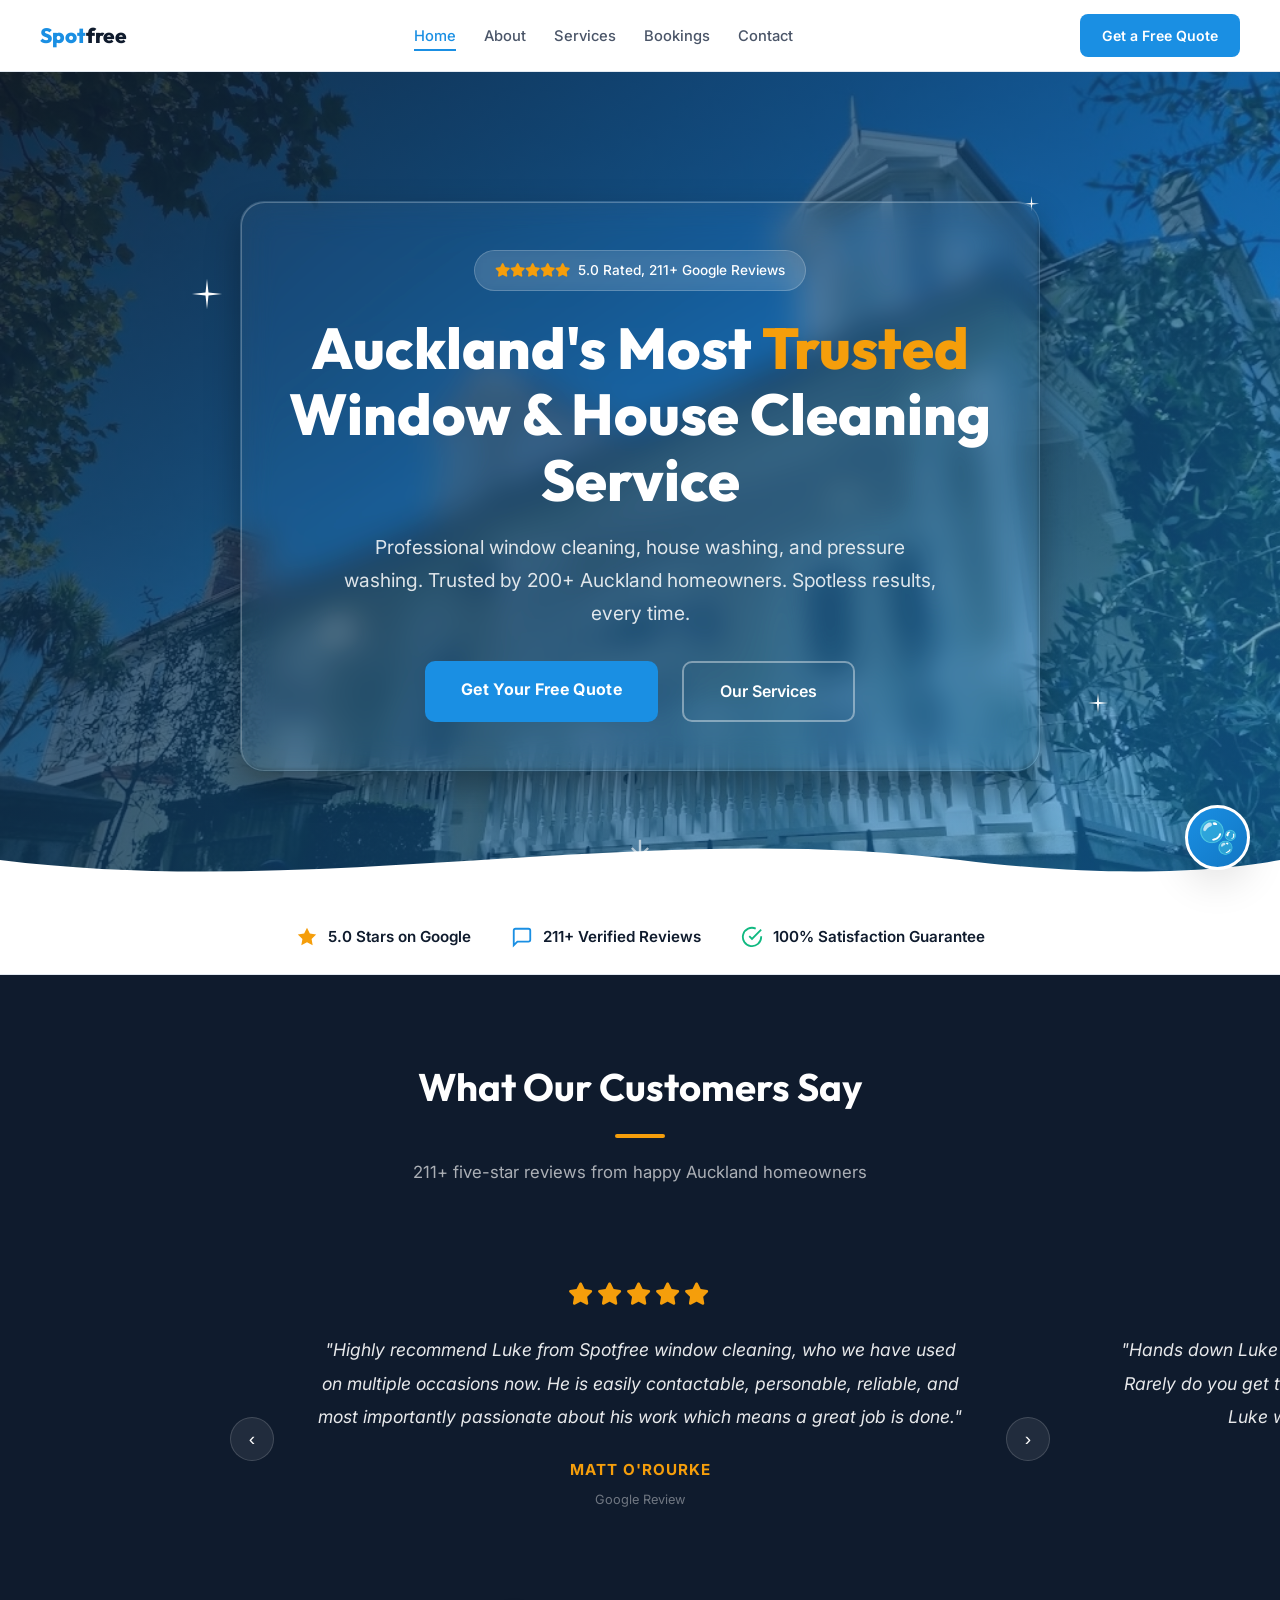
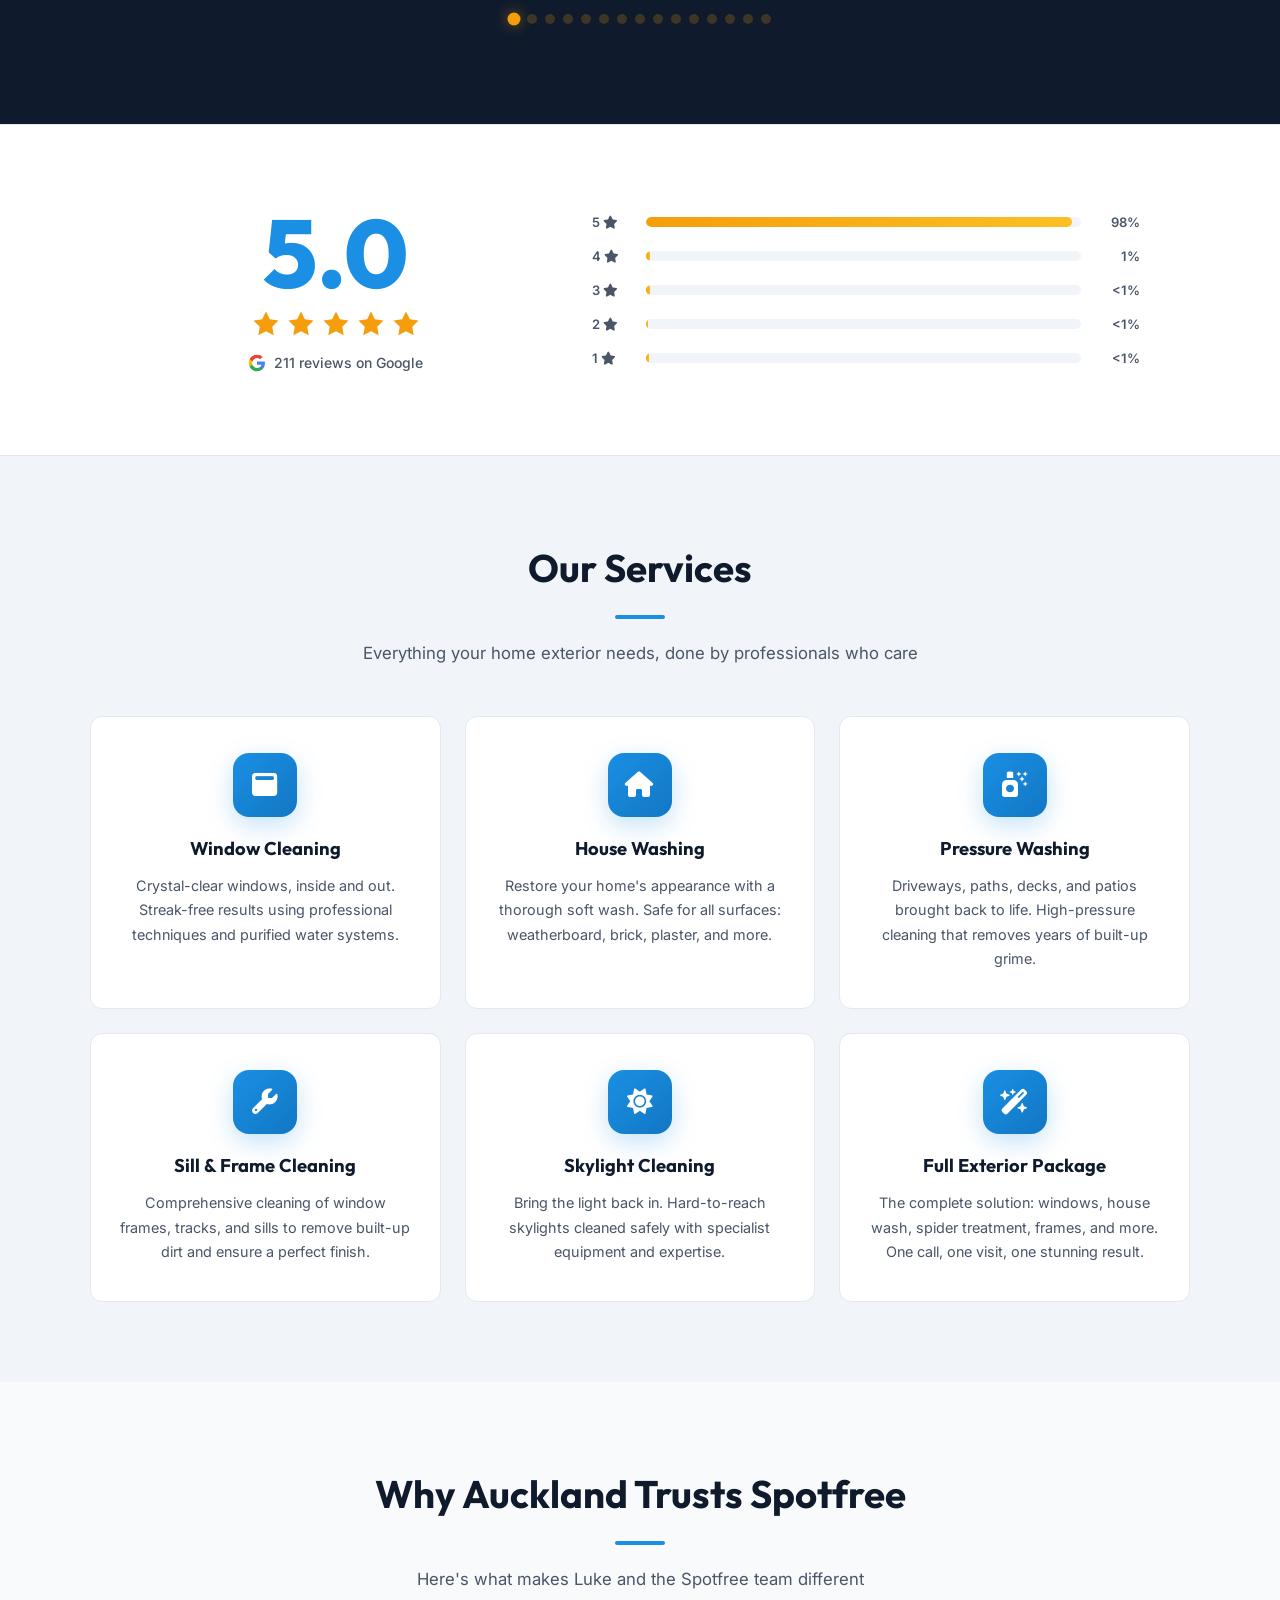
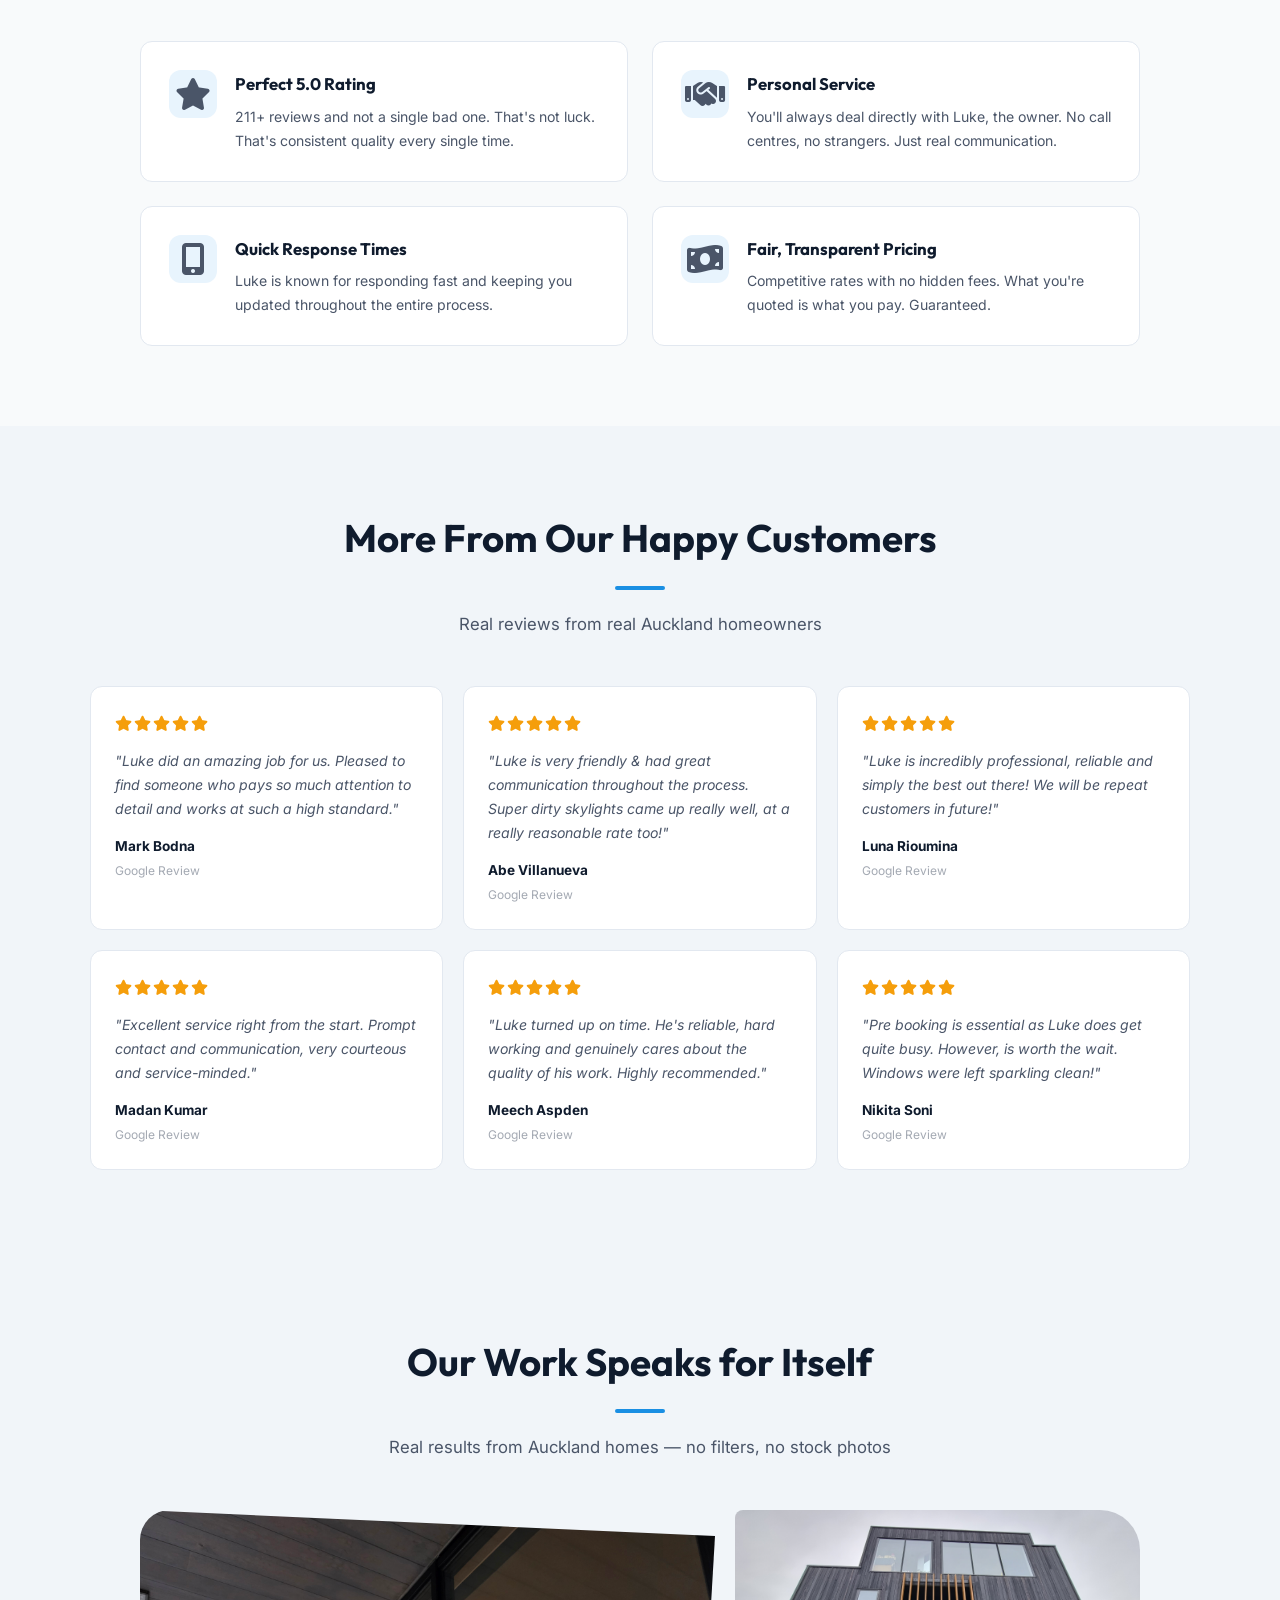
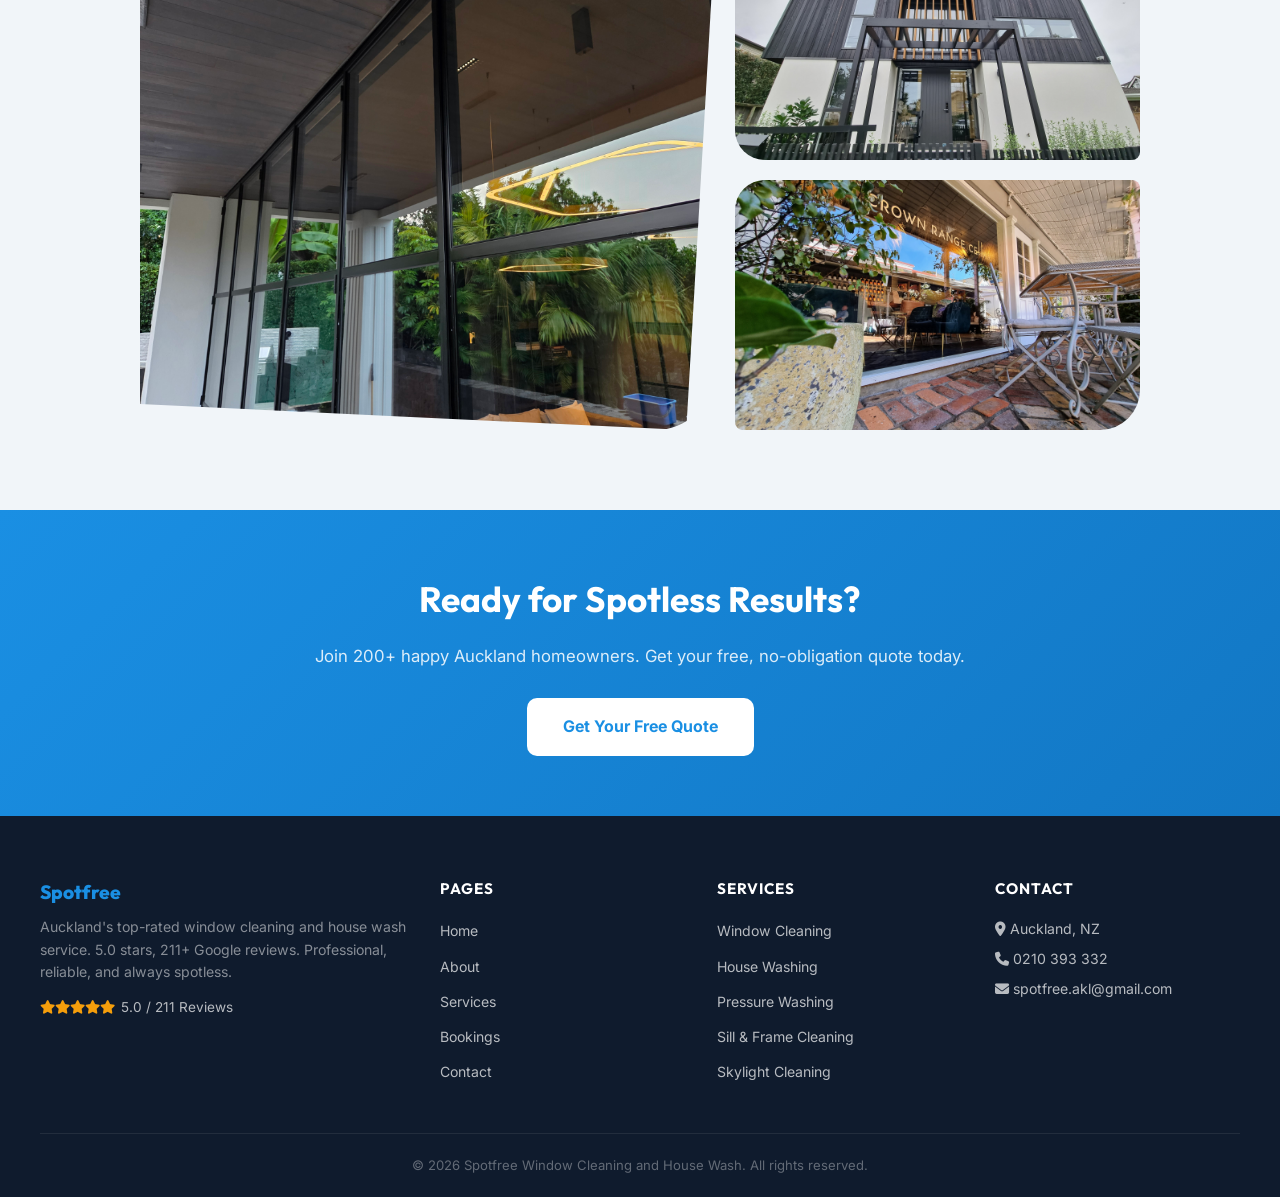
==== index.html @ b1c80ca0 "Initial commit of Spotfree 2.0" ====
<!DOCTYPE html>
<html lang="en">

<head>
    <meta charset="UTF-8">
    <meta name="viewport" content="width=device-width, initial-scale=1.0">
    <meta name="description"
        content="Spotfree Window Cleaning and House Wash. Auckland's top-rated exterior cleaning service. 5.0 stars, 211+ Google reviews. Window cleaning, house washing, pressure washing.">
    <title>Home | Spotfree Window Cleaning &amp; House Wash, Auckland</title>
    <link rel="preconnect" href="https://fonts.googleapis.com">
    <link rel="preconnect" href="https://fonts.gstatic.com" crossorigin>
    <link
        href="https://fonts.googleapis.com/css2?family=Inter:wght@300;400;500;600;700&family=Outfit:wght@400;600;700;800&display=swap"
        rel="stylesheet">
    <style>
        /* ═══════════════ DESIGN TOKENS ═══════════════ */
        :root {
            --color-bg: #f8fafb;
            --color-dark: #0f1b2d;
            --color-accent: #1a8fe3;
            --color-accent-dark: #1277c4;
            --color-accent-light: #e8f4fd;
            --color-text: #4a5568;
            --color-heading: #0f1b2d;
            --color-white: #ffffff;
            --color-gold: #f59e0b;
            --color-gold-light: #fef3c7;
            --color-border: #e2e8f0;
            --color-card: #ffffff;
            --color-section-alt: #f1f5f9;
            --font-heading: 'Outfit', sans-serif;
            --font-body: 'Inter', sans-serif;
            --shadow-sm: 0 1px 3px rgba(0, 0, 0, 0.08);
            --shadow-md: 0 4px 16px rgba(0, 0, 0, 0.1);
            --shadow-lg: 0 12px 40px rgba(0, 0, 0, 0.12);
            --radius: 12px;
        }

        *,
        *::before,
        *::after {
            margin: 0;
            padding: 0;
            box-sizing: border-box;
        }

        html {
            scroll-behavior: smooth;
        }

        body {
            background: var(--color-bg);
            color: var(--color-text);
            font-family: var(--font-body);
            line-height: 1.7;
        }

        a {
            text-decoration: none;
            color: inherit;
        }

        img {
            max-width: 100%;
            display: block;
        }

        /* ═══════════════ SCROLL ANIMATIONS ═══════════════ */
        .fade-in {
            opacity: 0;
            transform: translateY(30px);
            transition: opacity 0.7s ease, transform 0.7s ease;
        }

        .fade-in.visible {
            opacity: 1;
            transform: translateY(0);
        }

        .fade-in-left {
            opacity: 0;
            transform: translateX(-40px);
            transition: opacity 0.7s ease, transform 0.7s ease;
        }

        .fade-in-left.visible {
            opacity: 1;
            transform: translateX(0);
        }

        .fade-in-right {
            opacity: 0;
            transform: translateX(40px);
            transition: opacity 0.7s ease, transform 0.7s ease;
        }

        .fade-in-right.visible {
            opacity: 1;
            transform: translateX(0);
        }

        .scale-in {
            opacity: 0;
            transform: scale(0.92);
            transition: opacity 0.6s ease, transform 0.6s ease;
        }

        .scale-in.visible {
            opacity: 1;
            transform: scale(1);
        }

        /* ═══════════════ HEADER ═══════════════ */
        .site-header {
            position: sticky;
            top: 0;
            z-index: 1000;
            background: rgba(255, 255, 255, 0.95);
            backdrop-filter: blur(12px);
            height: 72px;
            display: flex;
            align-items: center;
            justify-content: space-between;
            padding: 0 40px;
            border-bottom: 1px solid var(--color-border);
        }

        .logo {
            font-family: var(--font-heading);
            color: var(--color-accent);
            font-size: 1.3rem;
            font-weight: 800;
            white-space: nowrap;
        }

        .logo span {
            color: var(--color-heading);
        }

        .nav-links {
            display: flex;
            align-items: center;
            gap: 28px;
            list-style: none;
        }

        .nav-links a {
            font-size: 0.92rem;
            font-weight: 500;
            color: var(--color-text);
            padding-bottom: 4px;
            border-bottom: 2px solid transparent;
            transition: all 0.3s ease;
        }

        .nav-links a:hover,
        .nav-links a.active {
            color: var(--color-accent);
            border-bottom-color: var(--color-accent);
        }

        .header-cta {
            background: var(--color-accent);
            color: var(--color-white);
            font-family: var(--font-body);
            font-weight: 600;
            font-size: 0.88rem;
            padding: 10px 22px;
            border: none;
            border-radius: 8px;
            cursor: pointer;
            transition: all 0.3s ease;
        }

        .header-cta:hover {
            background: var(--color-accent-dark);
            transform: translateY(-1px);
            box-shadow: var(--shadow-md);
        }

        .hamburger {
            display: none;
            background: none;
            border: none;
            color: var(--color-accent);
            font-size: 1.8rem;
            cursor: pointer;
            line-height: 1;
        }

        /* ═══════════════ MOBILE NAV ═══════════════ */
        .mobile-nav {
            display: none;
            position: fixed;
            top: 72px;
            left: 0;
            right: 0;
            bottom: 0;
            background: var(--color-white);
            z-index: 999;
            flex-direction: column;
            align-items: center;
            justify-content: flex-start;
            overflow: hidden;
            max-height: 0;
            transition: max-height 0.4s ease;
        }

        .mobile-nav.open {
            max-height: calc(100vh - 72px);
        }

        .mobile-nav a {
            display: block;
            width: 100%;
            text-align: center;
            padding: 18px 16px;
            font-size: 1.1rem;
            color: var(--color-text);
            border-bottom: 1px solid var(--color-border);
            transition: all 0.3s ease;
        }

        .mobile-nav a:hover,
        .mobile-nav a.active {
            color: var(--color-accent);
            background: var(--color-accent-light);
        }

        .mobile-nav .mobile-cta {
            display: block;
            width: calc(100% - 32px);
            margin: 20px 16px;
            background: var(--color-accent);
            color: var(--color-white);
            text-align: center;
            padding: 14px;
            font-weight: 700;
            border-radius: 8px;
        }

        @media (max-width: 768px) {

            .nav-links,
            .header-cta {
                display: none !important;
            }

            .hamburger {
                display: block;
            }

            .mobile-nav {
                display: flex;
            }

            .site-header {
                padding: 0 20px;
            }
        }

        /* ═══════════════ HERO ═══════════════ */
        .hero {
            position: relative;
            min-height: 92vh;
            display: flex;
            align-items: center;
            justify-content: center;
            text-align: center;
            background: var(--color-dark);
            overflow: hidden;
        }

        .hero-bg {
            position: absolute;
            inset: 0;
            background-image: url('images/real_exterior_01.jpg');
            background-size: cover;
            background-position: center;
        }

        .hero-overlay {
            position: absolute;
            inset: 0;
            background: linear-gradient(135deg, rgba(15, 27, 45, 0.88) 0%, rgba(26, 143, 227, 0.55) 100%);
        }

        /* hero-content styles moved to glassmorphism section */

        @keyframes heroFadeIn {
            from {
                opacity: 0;
                transform: translateY(25px);
            }

            to {
                opacity: 1;
                transform: translateY(0);
            }
        }

        .hero-badge {
            display: inline-flex;
            align-items: center;
            gap: 8px;
            background: rgba(255, 255, 255, 0.12);
            backdrop-filter: blur(8px);
            border: 1px solid rgba(255, 255, 255, 0.2);
            border-radius: 50px;
            padding: 8px 20px;
            font-size: 0.85rem;
            color: var(--color-white);
            margin-bottom: 24px;
            font-weight: 500;
        }

        .hero-badge .stars {
            color: var(--color-gold);
        }

        .hero h1 {
            font-family: var(--font-heading);
            color: var(--color-white);
            font-size: clamp(2.2rem, 5vw, 3.6rem);
            margin-bottom: 18px;
            line-height: 1.15;
            font-weight: 800;
        }

        .hero h1 .accent {
            color: var(--color-gold);
        }

        .hero p {
            font-size: clamp(1rem, 2vw, 1.2rem);
            color: rgba(255, 255, 255, 0.85);
            margin-bottom: 32px;
            max-width: 600px;
            margin-left: auto;
            margin-right: auto;
        }

        .btn-primary {
            display: inline-block;
            background: var(--color-accent);
            color: var(--color-white);
            font-family: var(--font-body);
            font-weight: 700;
            font-size: 1rem;
            padding: 15px 36px;
            border: none;
            border-radius: 10px;
            cursor: pointer;
            transition: all 0.3s ease;
            letter-spacing: 0.3px;
        }

        .btn-primary:hover {
            background: var(--color-accent-dark);
            transform: translateY(-2px);
            box-shadow: 0 8px 25px rgba(26, 143, 227, 0.35);
        }

        .btn-outline {
            display: inline-block;
            background: transparent;
            color: var(--color-white);
            font-family: var(--font-body);
            font-weight: 600;
            font-size: 1rem;
            padding: 15px 36px;
            border: 2px solid rgba(255, 255, 255, 0.4);
            border-radius: 10px;
            cursor: pointer;
            transition: all 0.3s ease;
            margin-left: 12px;
        }

        .btn-outline:hover {
            background: rgba(255, 255, 255, 0.1);
            border-color: var(--color-white);
        }

        .hero-buttons {
            display: flex;
            gap: 12px;
            justify-content: center;
            flex-wrap: wrap;
        }

        .scroll-indicator {
            position: absolute;
            bottom: 30px;
            left: 50%;
            transform: translateX(-50%);
            z-index: 2;
            animation: bounce 2s infinite;
        }

        .scroll-indicator svg {
            width: 28px;
            height: 28px;
            fill: none;
            stroke: rgba(255, 255, 255, 0.6);
            stroke-width: 2;
        }

        @keyframes bounce {

            0%,
            100% {
                transform: translateX(-50%) translateY(0);
            }

            50% {
                transform: translateX(-50%) translateY(10px);
            }
        }

        /* ═══════════════ TRUST STRIP ═══════════════ */
        .trust-strip {
            background: var(--color-white);
            border-bottom: 1px solid var(--color-border);
            padding: 24px 40px;
        }

        .trust-strip-inner {
            max-width: 900px;
            margin: 0 auto;
            display: flex;
            justify-content: center;
            align-items: center;
            gap: 40px;
            flex-wrap: wrap;
        }

        .trust-item {
            display: flex;
            align-items: center;
            gap: 10px;
            font-size: 0.95rem;
            font-weight: 600;
            color: var(--color-heading);
        }

        .trust-item svg {
            width: 22px;
            height: 22px;
            flex-shrink: 0;
        }

        .trust-item .gold {
            color: var(--color-gold);
        }

        .trust-item .blue {
            color: var(--color-accent);
        }

        .trust-item .green {
            color: #10b981;
        }

        /* ═══════════════ SECTIONS ═══════════════ */
        .section {
            padding: 80px 40px;
        }

        .section-alt {
            background: var(--color-section-alt);
        }

        .section-title {
            font-family: var(--font-heading);
            color: var(--color-heading);
            font-size: clamp(1.8rem, 3vw, 2.5rem);
            text-align: center;
            margin-bottom: 10px;
            font-weight: 700;
        }

        .section-subtitle {
            text-align: center;
            color: var(--color-text);
            font-size: 1.05rem;
            margin-bottom: 48px;
            max-width: 600px;
            margin-left: auto;
            margin-right: auto;
        }

        .accent-line {
            width: 50px;
            height: 4px;
            background: var(--color-accent);
            margin: 14px auto 20px;
            border-radius: 2px;
        }

        /* ═══════════════ REVIEW CAROUSEL ═══════════════ */
        .reviews-section {
            background: var(--color-dark);
            padding: 80px 40px;
            overflow: hidden;
        }

        .reviews-section .section-title {
            color: var(--color-white);
        }

        .reviews-section .section-subtitle {
            color: rgba(255, 255, 255, 0.65);
        }

        .reviews-section .accent-line {
            background: var(--color-gold);
        }

        .review-carousel-wrapper {
            max-width: 800px;
            margin: 0 auto;
            position: relative;
        }

        .review-carousel {
            display: flex;
            transition: transform 0.6s cubic-bezier(0.4, 0, 0.2, 1);
            will-change: transform;
        }

        .review-slide {
            min-width: 100%;
            padding: 40px 20px;
            text-align: center;
        }

        .review-stars {
            color: var(--color-gold);
            font-size: 1.4rem;
            margin-bottom: 20px;
            letter-spacing: 4px;
        }

        .review-text {
            font-size: 1.1rem;
            line-height: 1.9;
            margin-bottom: 24px;
            color: rgba(255, 255, 255, 0.9);
            font-style: italic;
            max-width: 650px;
            margin-left: auto;
            margin-right: auto;
        }

        .review-author {
            font-weight: 700;
            color: var(--color-gold);
            font-size: 0.95rem;
            letter-spacing: 1px;
            text-transform: uppercase;
        }

        .review-date {
            font-size: 0.8rem;
            color: rgba(255, 255, 255, 0.4);
            margin-top: 6px;
        }

        .carousel-dots {
            display: flex;
            justify-content: center;
            gap: 8px;
            margin-top: 20px;
            padding: 10px 0 20px;
            flex-wrap: wrap;
        }

        .carousel-dot {
            width: 10px;
            height: 10px;
            border-radius: 50%;
            background: rgba(245, 158, 11, 0.2);
            border: none;
            cursor: pointer;
            transition: all 0.3s ease;
        }

        .carousel-dot.active {
            background: var(--color-gold);
            transform: scale(1.3);
            box-shadow: 0 0 10px rgba(245, 158, 11, 0.5);
        }

        .carousel-nav {
            position: absolute;
            top: 50%;
            transform: translateY(-50%);
            background: rgba(255, 255, 255, 0.08);
            border: 1px solid rgba(255, 255, 255, 0.15);
            color: var(--color-white);
            width: 44px;
            height: 44px;
            border-radius: 50%;
            font-size: 1.2rem;
            cursor: pointer;
            transition: all 0.3s ease;
            display: flex;
            align-items: center;
            justify-content: center;
        }

        .carousel-nav:hover {
            background: var(--color-accent);
            border-color: var(--color-accent);
        }

        .carousel-prev {
            left: -10px;
            z-index: 10;
        }

        .carousel-next {
            right: -10px;
            z-index: 10;
        }

        @media (max-width: 768px) {
            .carousel-prev {
                left: 0;
            }

            .carousel-next {
                right: 0;
            }
        }

        /* ═══════════════ SOCIAL PROOF ═══════════════ */
        .social-proof-section {
            background: var(--color-white);
            padding: 80px 40px;
            border-top: 1px solid var(--color-border);
            border-bottom: 1px solid var(--color-border);
        }

        .social-proof-grid {
            max-width: 1000px;
            margin: 0 auto;
            display: grid;
            grid-template-columns: 1fr 1.4fr;
            gap: 60px;
            align-items: center;
        }

        .rating-left {
            text-align: center;
            display: flex;
            flex-direction: column;
            align-items: center;
        }

        .rating-number {
            font-family: var(--font-heading);
            font-size: 96px;
            color: var(--color-accent);
            line-height: 1;
            margin-bottom: 8px;
            font-weight: 800;
        }

        .star-row {
            display: flex;
            gap: 5px;
            margin-bottom: 12px;
        }

        .star-svg {
            width: 30px;
            height: 30px;
            transform: scale(0);
            transition: transform 0.4s cubic-bezier(0.175, 0.885, 0.32, 1.275);
        }

        .star-svg.visible {
            transform: scale(1);
        }

        .rating-label {
            display: flex;
            align-items: center;
            gap: 8px;
            font-size: 14px;
            color: var(--color-text);
            font-weight: 500;
        }

        .google-g {
            width: 18px;
            height: 18px;
        }

        .bars-right {
            display: flex;
            flex-direction: column;
            gap: 12px;
        }

        .bar-row {
            display: grid;
            grid-template-columns: 40px 1fr 45px;
            align-items: center;
            gap: 14px;
            opacity: 0;
            transform: translateX(20px);
            transition: all 0.6s ease;
        }

        .bar-row.visible {
            opacity: 1;
            transform: translateX(0);
        }

        .bar-label {
            font-size: 13px;
            color: var(--color-text);
            font-weight: 600;
        }

        .bar-track {
            height: 10px;
            background: var(--color-section-alt);
            border-radius: 5px;
            position: relative;
            overflow: hidden;
        }

        .bar-fill {
            position: absolute;
            left: 0;
            top: 0;
            height: 100%;
            width: 0%;
            border-radius: 5px;
            transition: width 1s cubic-bezier(0.65, 0, 0.35, 1);
        }

        .bar-percent {
            font-size: 13px;
            color: var(--color-text);
            text-align: right;
            font-weight: 600;
        }

        @media (max-width: 768px) {
            .social-proof-grid {
                grid-template-columns: 1fr;
                gap: 40px;
            }

            .rating-number {
                font-size: 72px;
            }
        }

        /* ═══════════════ SERVICES GRID ═══════════════ */
        .services-grid {
            max-width: 1100px;
            margin: 0 auto;
            display: grid;
            grid-template-columns: repeat(3, 1fr);
            gap: 24px;
        }

        .service-card {
            background: var(--color-card);
            border: 1px solid var(--color-border);
            border-radius: var(--radius);
            padding: 36px 28px;
            text-align: center;
            transition: all 0.3s ease;
            position: relative;
            overflow: hidden;
        }

        .service-card:hover {
            transform: translateY(-4px);
            box-shadow: var(--shadow-lg);
            border-color: var(--color-accent);
        }

        .service-card::before {
            content: '';
            position: absolute;
            top: 0;
            left: 0;
            right: 0;
            height: 4px;
            background: var(--color-accent);
            transform: scaleX(0);
            transition: transform 0.3s ease;
        }

        .service-card:hover::before {
            transform: scaleX(1);
        }

        .service-icon {
            font-size: 2.8rem;
            margin-bottom: 16px;
            line-height: 1;
        }

        .service-card h3 {
            font-family: var(--font-heading);
            color: var(--color-heading);
            font-size: 1.15rem;
            margin-bottom: 10px;
            font-weight: 700;
        }

        .service-card p {
            font-size: 0.9rem;
            color: var(--color-text);
            line-height: 1.7;
        }

        @media (max-width: 768px) {
            .services-grid {
                grid-template-columns: 1fr;
            }
        }

        /* ═══════════════ WHY CHOOSE US ═══════════════ */
        .why-grid {
            max-width: 1000px;
            margin: 0 auto;
            display: grid;
            grid-template-columns: repeat(2, 1fr);
            gap: 24px;
        }

        .why-card {
            display: flex;
            align-items: flex-start;
            gap: 18px;
            background: var(--color-white);
            padding: 28px;
            border-radius: var(--radius);
            border: 1px solid var(--color-border);
            transition: all 0.3s ease;
        }

        .why-card:hover {
            box-shadow: var(--shadow-md);
        }

        .why-icon {
            font-size: 2rem;
            flex-shrink: 0;
            width: 48px;
            height: 48px;
            background: var(--color-accent-light);
            border-radius: 12px;
            display: flex;
            align-items: center;
            justify-content: center;
        }

        .why-card h3 {
            font-family: var(--font-heading);
            color: var(--color-heading);
            font-size: 1.05rem;
            margin-bottom: 6px;
            font-weight: 700;
        }

        .why-card p {
            font-size: 0.88rem;
            color: var(--color-text);
        }

        @media (max-width: 768px) {
            .why-grid {
                grid-template-columns: 1fr;
            }
        }

        /* ═══════════════ REVIEW CARD STARS (shared) ═══════════════ */
        .review-card-stars {
            color: var(--color-gold);
            font-size: 0.95rem;
            margin-bottom: 12px;
            letter-spacing: 2px;
        }

        /* ═══════════════ FLOATING AI CHAT WIDGET ═══════════════ */
        .floating-chat-btn {
            position: fixed;
            bottom: 30px;
            right: 30px;
            width: 65px;
            height: 65px;
            background: linear-gradient(135deg, var(--color-accent) 0%, var(--color-accent-dark) 100%);
            border-radius: 50%;
            display: flex;
            align-items: center;
            justify-content: center;
            color: var(--color-white);
            font-size: 32px;
            box-shadow: var(--shadow-lg);
            cursor: pointer;
            z-index: 9999;
            transition: all 0.3s cubic-bezier(0.175, 0.885, 0.32, 1.275);
            border: 3px solid var(--color-white);
        }

        .floating-chat-btn:hover {
            transform: scale(1.1) rotate(5deg);
            box-shadow: 0 15px 35px rgba(26, 143, 227, 0.4);
        }

        .chat-modal-overlay {
            position: fixed;
            inset: 0;
            background: rgba(15, 27, 45, 0.9);
            z-index: 10000;
            display: flex;
            align-items: center;
            justify-content: center;
            opacity: 0;
            pointer-events: none;
            backdrop-filter: blur(8px);
            -webkit-backdrop-filter: blur(8px);
            transition: opacity 0.4s ease;
        }

        .chat-modal-overlay.active {
            opacity: 1;
            pointer-events: auto;
        }

        .chat-modal-content {
            width: 100%;
            height: 100%;
            position: relative;
            transform: scale(0.95) translateY(20px);
            transition: all 0.4s cubic-bezier(0.175, 0.885, 0.32, 1.275);
            background: transparent;
        }

        .chat-modal-overlay.active .chat-modal-content {
            transform: scale(1) translateY(0);
        }

        .chat-modal-close {
            position: absolute;
            top: 25px;
            right: 35px;
            width: 55px;
            height: 55px;
            background: rgba(0, 0, 0, 0.6);
            border: 2px solid rgba(255, 255, 255, 0.4);
            border-radius: 50%;
            color: white;
            font-size: 28px;
            display: flex;
            align-items: center;
            justify-content: center;
            cursor: pointer;
            z-index: 10001;
            transition: all 0.2s ease;
        }

        .chat-modal-close:hover {
            background: var(--color-accent);
            transform: rotate(90deg);
        }

        .chat-modal-iframe {
            width: 100%;
            height: 100%;
            border: none;
            border-radius: 0;
        }
        /* ═══════════════ REVIEW WALL ═══════════════ */
        .review-wall {
            max-width: 1100px;
            margin: 0 auto;
            display: grid;
            grid-template-columns: repeat(3, 1fr);
            gap: 20px;
        }

        .review-card {
            background: var(--color-white);
            border: 1px solid var(--color-border);
            border-radius: var(--radius);
            padding: 24px;
            transition: all 0.3s ease;
        }

        .review-card:hover {
            box-shadow: var(--shadow-md);
            transform: translateY(-2px);
        }

        .review-card-stars {
            color: var(--color-gold);
            font-size: 0.95rem;
            margin-bottom: 12px;
            letter-spacing: 2px;
        }

        .review-card-text {
            font-size: 0.88rem;
            color: var(--color-text);
            line-height: 1.7;
            margin-bottom: 14px;
            font-style: italic;
        }

        .review-card-author {
            font-weight: 700;
            color: var(--color-heading);
            font-size: 0.85rem;
        }

        .review-card-date {
            font-size: 0.75rem;
            color: var(--color-text);
            opacity: 0.5;
            margin-top: 3px;
        }

        @media (max-width: 768px) {
            .review-wall {
                grid-template-columns: 1fr;
            }
        }

        @media (min-width: 769px) and (max-width: 1024px) {
            .review-wall {
                grid-template-columns: repeat(2, 1fr);
            }
        }

        /* ═══════════════ CTA BANNER ═══════════════ */
        .cta-banner {
            background: linear-gradient(135deg, var(--color-accent) 0%, var(--color-accent-dark) 100%);
            padding: 60px 40px;
            text-align: center;
        }

        .cta-banner h2 {
            font-family: var(--font-heading);
            color: var(--color-white);
            font-size: clamp(1.6rem, 3vw, 2.2rem);
            margin-bottom: 12px;
            font-weight: 700;
        }

        .cta-banner p {
            color: rgba(255, 255, 255, 0.85);
            font-size: 1.05rem;
            margin-bottom: 28px;
        }

        .btn-white {
            display: inline-block;
            background: var(--color-white);
            color: var(--color-accent);
            font-family: var(--font-body);
            font-weight: 700;
            font-size: 1rem;
            padding: 15px 36px;
            border: none;
            border-radius: 10px;
            cursor: pointer;
            transition: all 0.3s ease;
        }

        .btn-white:hover {
            transform: translateY(-2px);
            box-shadow: 0 8px 25px rgba(0, 0, 0, 0.2);
        }



        /* ═══════════════ FOOTER ═══════════════ */
        .site-footer {
            background: var(--color-dark);
            padding: 60px 40px 0;
            color: rgba(255, 255, 255, 0.7);
        }

        .footer-grid {
            display: grid;
            grid-template-columns: 1.5fr 1fr 1fr 1fr;
            gap: 2rem;
            max-width: 1200px;
            margin: 0 auto;
            padding-bottom: 40px;
        }

        .footer-brand .footer-logo {
            font-family: var(--font-heading);
            color: var(--color-accent);
            font-size: 1.2rem;
            font-weight: 800;
            margin-bottom: 8px;
        }

        .footer-brand .footer-tagline {
            font-size: 0.88rem;
            color: rgba(255, 255, 255, 0.5);
            line-height: 1.6;
        }

        .footer-heading {
            font-family: var(--font-heading);
            color: var(--color-white);
            font-size: 0.95rem;
            font-weight: 700;
            margin-bottom: 16px;
            text-transform: uppercase;
            letter-spacing: 1px;
        }

        .footer-nav ul {
            list-style: none;
        }

        .footer-nav ul li {
            margin-bottom: 8px;
        }

        .footer-nav a {
            font-size: 0.88rem;
            transition: color 0.3s ease;
        }

        .footer-nav a:hover {
            color: var(--color-accent);
        }

        .footer-contact p {
            font-size: 0.88rem;
            margin-bottom: 6px;
        }

        .footer-rating {
            display: flex;
            align-items: center;
            gap: 6px;
            margin-top: 12px;
            font-size: 0.85rem;
        }

        .footer-rating .stars {
            color: var(--color-gold);
        }

        .footer-bottom {
            border-top: 1px solid rgba(255, 255, 255, 0.08);
            padding: 20px 0;
            text-align: center;
            font-size: 0.82rem;
            color: rgba(255, 255, 255, 0.35);
            max-width: 1200px;
            margin: 0 auto;
        }

        @media (max-width: 768px) {
            .footer-grid {
                grid-template-columns: 1fr;
                text-align: center;
            }

            .footer-rating {
                justify-content: center;
            }

            .section {
                padding: 60px 20px;
            }

            .trust-strip {
                padding: 20px;
            }

            .trust-strip-inner {
                gap: 20px;
            }
        }

        /* ═══════════════ GLASSMORPHISM HERO ═══════════════ */
        .hero-inner {
            position: relative;
            z-index: 2;
            perspective: 1000px; /* For 3D glass tilt */
            display: flex;
            justify-content: center;
        }

        /* ═══════════════ HERO SPARKLES & GLASS GLARE ═══════════════ */
        .hero-sparkles {
            position: absolute;
            inset: 0;
            z-index: 1;
            overflow: hidden;
            pointer-events: none;
        }
        .sparkle {
            position: absolute;
            width: 20px;
            height: 20px;
            background: white;
            clip-path: polygon(50% 0%, 55% 45%, 100% 50%, 55% 55%, 50% 100%, 45% 55%, 0% 50%, 45% 45%);
            box-shadow: 0 0 10px rgba(255, 255, 255, 0.8), 0 0 20px rgba(26, 143, 227, 0.6);
            animation: twinkle var(--duration) var(--delay) ease-in-out infinite;
        }
        .sparkle:nth-child(1) { width: 30px; height: 30px; left: 15%; top: 25%; --duration: 4s; --delay: 0s; }
        .sparkle:nth-child(2) { width: 15px; height: 15px; left: 80%; top: 15%; --duration: 5s; --delay: 1s; }
        .sparkle:nth-child(3) { width: 25px; height: 25px; left: 65%; top: 50%; --duration: 3.5s; --delay: 2s; }
        .sparkle:nth-child(4) { width: 40px; height: 40px; left: 25%; top: 65%; --duration: 6s; --delay: 0.5s; }
        .sparkle:nth-child(5) { width: 20px; height: 20px; left: 85%; top: 75%; --duration: 4.5s; --delay: 1.5s; }

        @keyframes twinkle {
            0%, 100% { transform: scale(0.5) rotate(0deg); opacity: 0.2; }
            50% { transform: scale(1.2) rotate(45deg); opacity: 1; filter: drop-shadow(0 0 8px white); }
        }

        /* Interactive glass glare & 3D Tilt */
        .hero-content {
            position: relative;
            z-index: 2;
            max-width: 800px;
            padding: 48px 40px;
            animation: heroFadeIn 1s ease forwards;
            
            /* Advanced Glassmorphism */
            background: rgba(255, 255, 255, 0.05);
            backdrop-filter: blur(16px) saturate(120%);
            -webkit-backdrop-filter: blur(16px) saturate(120%);
            border: 1px solid rgba(255, 255, 255, 0.1);
            border-radius: 24px;
            box-shadow: 
                0 15px 35px rgba(0, 0, 0, 0.3),
                inset 1px 1px 0px 0px rgba(255, 255, 255, 0.25),
                inset -2px -2px 2px 0px rgba(0, 0, 0, 0.1);
            
            overflow: hidden; 
            transform-style: preserve-3d;
            transition: transform 0.6s cubic-bezier(0.165, 0.84, 0.44, 1);
        }
        
        .hero-inner:hover .hero-content {
            transform: rotateY(var(--rotate-y, 0)) rotateX(var(--rotate-x, 0));
        }

        .hero-content::before {
            content: '';
            position: absolute;
            top: 0; left: 0; right: 0; bottom: 0;
            background: radial-gradient(circle at var(--mouse-x, 0) var(--mouse-y, 0), rgba(255, 255, 255, 0.35) 0%, transparent 50%);
            pointer-events: none;
            z-index: 2; /* Sits above standard background */
            transition: opacity 0.5s;
            opacity: 0;
        }
        .hero-inner:hover .hero-content::before {
            opacity: 1;
        }
        
        /* Apply 3D pop out to inner items */
        .hero-content > * {
            transform: translateZ(30px);
            position: relative;
            z-index: 3;
        }

        /* ═══════════════ HERO STAR SHIMMER ═══════════════ */
        .hero-badge .stars i {
            animation: starPulse 2s ease-in-out infinite;
        }
        .hero-badge .stars i:nth-child(1) { animation-delay: 0s; }
        .hero-badge .stars i:nth-child(2) { animation-delay: 0.15s; }
        .hero-badge .stars i:nth-child(3) { animation-delay: 0.3s; }
        .hero-badge .stars i:nth-child(4) { animation-delay: 0.45s; }
        .hero-badge .stars i:nth-child(5) { animation-delay: 0.6s; }

        @keyframes starPulse {
            0%, 100% { transform: scale(1); filter: brightness(1); }
            50% { transform: scale(1.2); filter: brightness(1.4) drop-shadow(0 0 6px rgba(245, 158, 11, 0.6)); }
        }

        /* ═══════════════ STAGGERED HERO TEXT ═══════════════ */
        @keyframes heroSlideUp {
            from { opacity: 0; transform: translateY(30px); }
            to { opacity: 1; transform: translateY(0); }
        }
        .hero-badge { animation: heroSlideUp 0.8s 0.2s ease both; }
        .hero h1 { animation: heroSlideUp 0.8s 0.4s ease both; }
        .hero p { animation: heroSlideUp 0.8s 0.6s ease both; }
        .hero-buttons { animation: heroSlideUp 0.8s 0.8s ease both; }

        /* ═══════════════ WAVE DIVIDER ═══════════════ */
        .wave-divider {
            position: relative;
            height: 80px;
            overflow: hidden;
            background: transparent;
            margin-top: -80px;
            z-index: 10;
        }
        .wave-divider svg {
            position: absolute;
            bottom: 0;
            width: 100%;
            height: 80px;
        }
        .wave-divider-bottom {
            background: var(--color-white);
        }
        .wave-divider-bottom svg {
            top: 0;
            bottom: auto;
        }

        /* ═══════════════ PHOTO SHOWCASE ═══════════════ */
        .photo-showcase {
            padding: 80px 40px;
            background: var(--color-section-alt);
        }
        .photo-grid {
            max-width: 1000px;
            margin: 0 auto;
            display: grid;
            grid-template-columns: repeat(12, 1fr);
            grid-auto-rows: 250px;
            gap: 20px;
        }
        .photo-item {
            overflow: hidden;
            position: relative;
            transition: all 0.6s cubic-bezier(0.4, 0, 0.2, 1);
            background: #fff;
        }
        .photo-item:hover {
            transform: scale(1.02) rotate(1deg);
            z-index: 2;
            box-shadow: 0 20px 60px rgba(0, 0, 0, 0.3);
        }
        .photo-item img {
            width: 100%;
            height: 100%;
            object-fit: cover;
            transition: transform 0.8s cubic-bezier(0.4, 0, 0.2, 1);
        }
        .photo-item:hover img {
            transform: scale(1.08);
        }
        
        /* Sweep Shine Effect */
        .photo-item::before {
            content: '';
            position: absolute;
            top: 0;
            left: -100%;
            width: 50%;
            height: 100%;
            background: linear-gradient(to right, rgba(255,255,255,0) 0%, rgba(255,255,255,0.4) 50%, rgba(255,255,255,0) 100%);
            transform: skewX(-25deg);
            z-index: 2;
            pointer-events: none;
            transition: none;
        }
        .photo-item:hover::before {
            animation: shine 1s;
        }
        @keyframes shine {
            100% {
                left: 200%;
            }
        }

        /* 3-Image Dynamic shapes */
        .photo-item:nth-child(1) {
            grid-column: 1 / 8;
            grid-row: 1 / 3;
            border-radius: 30px 8px 60px 8px;
            clip-path: polygon(0% 0%, 100% 5%, 95% 100%, 0% 95%);
        }
        .photo-item:nth-child(2) {
            grid-column: 8 / 13;
            grid-row: 1 / 2;
            border-radius: 8px 40px 8px 30px;
        }
        .photo-item:nth-child(3) {
            grid-column: 8 / 13;
            grid-row: 2 / 3;
            border-radius: 30px 8px 40px 8px;
        }

        @media (max-width: 768px) {
            .photo-grid {
                grid-template-columns: 1fr;
                grid-auto-rows: 250px;
            }
            .photo-item:nth-child(1),
            .photo-item:nth-child(2),
            .photo-item:nth-child(3) {
                grid-column: 1 / -1;
                grid-row: auto;
                clip-path: none;
                border-radius: 20px 8px 20px 8px;
            }
        }

        /* ═══════════════ GLASSMORPHISM SERVICE CARDS ═══════════════ */
        .service-card .service-icon {
            width: 64px;
            height: 64px;
            background: linear-gradient(135deg, var(--color-accent), var(--color-accent-dark));
            color: white;
            border-radius: 16px;
            display: flex;
            align-items: center;
            justify-content: center;
            font-size: 1.6rem;
            margin: 0 auto 16px;
            box-shadow: 0 8px 24px rgba(26, 143, 227, 0.25);
            transition: transform 0.3s ease, box-shadow 0.3s ease;
        }
        .service-card:hover .service-icon {
            transform: translateY(-4px) rotate(5deg);
            box-shadow: 0 12px 32px rgba(26, 143, 227, 0.35);
        }

    </style>
    <link rel="stylesheet" href="https://cdnjs.cloudflare.com/ajax/libs/font-awesome/6.5.1/css/all.min.css" crossorigin="anonymous" referrerpolicy="no-referrer">
</head>

<body>
    <!-- ═══════════════ HEADER ═══════════════ -->
    <header class="site-header" id="site-header">
        <a href="./" class="logo">Spot<span>free</span></a>
        <nav>
            <ul class="nav-links">
                <li><a href="./" class="active">Home</a></li>
                <li><a href="about/">About</a></li>
                <li><a href="services/">Services</a></li>
                <li><a href="bookings/">Bookings</a></li>
                <li><a href="contact/">Contact</a></li>
            </ul>
        </nav>
        <a href="contact/" class="header-cta">Get a Free Quote</a>
        <button class="hamburger" id="hamburger" aria-label="Open menu"><i class="fa-solid fa-bars"></i></button>
    </header>

    <nav class="mobile-nav" id="mobile-nav">
        <a href="./" class="active">Home</a>
        <a href="about/">About</a>
        <a href="services/">Services</a>
        <a href="bookings/">Bookings</a>
        <a href="contact/">Contact</a>
        <a href="contact/" class="mobile-cta">Get a Free Quote</a>
    </nav>

    <!-- ═══════════════ HERO ═══════════════ -->
    <section class="hero" id="hero">
        <div class="hero-bg"></div>
        <div class="hero-overlay"></div>
        <div class="hero-sparkles">
            <div class="sparkle"></div>
            <div class="sparkle"></div>
            <div class="sparkle"></div>
            <div class="sparkle"></div>
            <div class="sparkle"></div>
        </div>
        <div class="hero-inner">
            <div class="hero-content">
                <div class="hero-badge">
                <span class="stars"><i class="fa-solid fa-star"></i><i class="fa-solid fa-star"></i><i class="fa-solid fa-star"></i><i class="fa-solid fa-star"></i><i class="fa-solid fa-star"></i></span>
                <span>5.0 Rated, 211+ Google Reviews</span>
            </div>
            <h1>Auckland's Most <span class="accent">Trusted</span> Window & House Cleaning Service</h1>
            <p>Professional window cleaning, house washing, and pressure washing. Trusted by 200+ Auckland homeowners.
                Spotless results, every time.</p>
            <div class="hero-buttons">
                <a href="contact/" class="btn-primary">Get Your Free Quote</a>
                <a href="services/" class="btn-outline">Our Services</a>
            </div>
            </div>
        </div>
        <div class="scroll-indicator">
            <svg viewBox="0 0 24 24">
                <path d="M12 5v14M5 12l7 7 7-7" />
            </svg>
        </div>
    </section>


    <!-- ═══════════════ WAVE DIVIDER ═══════════════ -->
    <div class="wave-divider">
        <svg viewBox="0 0 1440 80" preserveAspectRatio="none">
            <path d="M0,40 C360,80 720,0 1080,40 C1260,60 1380,50 1440,40 L1440,80 L0,80 Z" fill="#ffffff"/>
        </svg>
    </div>

    <!-- ═══════════════ TRUST STRIP ═══════════════ -->
    <div class="trust-strip">
        <div class="trust-strip-inner">
            <div class="trust-item">
                <svg class="gold" viewBox="0 0 24 24" fill="currentColor">
                    <path
                        d="M12 2l3.09 6.26L22 9.27l-5 4.87 1.18 6.88L12 17.77l-6.18 3.25L7 14.14 2 9.27l6.91-1.01L12 2z" />
                </svg>
                <span>5.0 Stars on Google</span>
            </div>
            <div class="trust-item">
                <svg class="blue" viewBox="0 0 24 24" fill="none" stroke="currentColor" stroke-width="2">
                    <path d="M21 15a2 2 0 0 1-2 2H7l-4 4V5a2 2 0 0 1 2-2h14a2 2 0 0 1 2 2z" />
                </svg>
                <span>211+ Verified Reviews</span>
            </div>
            <div class="trust-item">
                <svg class="green" viewBox="0 0 24 24" fill="none" stroke="currentColor" stroke-width="2">
                    <path d="M22 11.08V12a10 10 0 1 1-5.93-9.14" />
                    <polyline points="22 4 12 14.01 9 11.01" />
                </svg>
                <span>100% Satisfaction Guarantee</span>
            </div>
        </div>
    </div>

    <!-- ═══════════════ REVIEWS CAROUSEL ═══════════════ -->
    <section class="reviews-section" id="reviews">
        <h2 class="section-title">What Our Customers Say</h2>
        <div class="accent-line"></div>
        <p class="section-subtitle">211+ five-star reviews from happy Auckland homeowners</p>

        <div class="review-carousel-wrapper">
            <button class="carousel-nav carousel-prev" id="carousel-prev" aria-label="Previous review">‹</button>
            <button class="carousel-nav carousel-next" id="carousel-next" aria-label="Next review">›</button>
            <div class="review-carousel" id="review-carousel">
                <div class="review-slide">
                    <div class="review-stars"><i class="fa-solid fa-star"></i><i class="fa-solid fa-star"></i><i class="fa-solid fa-star"></i><i class="fa-solid fa-star"></i><i class="fa-solid fa-star"></i></div>
                    <p class="review-text">"Highly recommend Luke from Spotfree window cleaning, who we have used on
                        multiple occasions now. He is easily contactable, personable, reliable, and most importantly
                        passionate about his work which means a great job is done."</p>
                    <div class="review-author">Matt O'Rourke</div>
                    <div class="review-date">Google Review</div>
                </div>
                <div class="review-slide">
                    <div class="review-stars"><i class="fa-solid fa-star"></i><i class="fa-solid fa-star"></i><i class="fa-solid fa-star"></i><i class="fa-solid fa-star"></i><i class="fa-solid fa-star"></i></div>
                    <p class="review-text">"Hands down Luke is one of the best professionals I have hired services from.
                        Rarely do you get to see the good 'ol classic work ethics that he possesses... Luke will go far
                        in whatever he chooses to do. <i class="fa-solid fa-thumbs-up"></i><i class="fa-solid fa-hands-clapping"></i>"</p>
                    <div class="review-author">Vash Vyas</div>
                    <div class="review-date">Google Review</div>
                </div>
                <div class="review-slide">
                    <div class="review-stars"><i class="fa-solid fa-star"></i><i class="fa-solid fa-star"></i><i class="fa-solid fa-star"></i><i class="fa-solid fa-star"></i><i class="fa-solid fa-star"></i></div>
                    <p class="review-text">"Excellent service. Luke went above and beyond to fit us in on short notice.
                        His work was impeccable. Would certainly recommend him to others."</p>
                    <div class="review-author">Emily Joubert</div>
                    <div class="review-date">Google Review</div>
                </div>
                <div class="review-slide">
                    <div class="review-stars"><i class="fa-solid fa-star"></i><i class="fa-solid fa-star"></i><i class="fa-solid fa-star"></i><i class="fa-solid fa-star"></i><i class="fa-solid fa-star"></i></div>
                    <p class="review-text">"Luke did an amazing job for us. Pleased to find someone who pays so much
                        attention to detail and works at such a high standard... I'd be more than happy to recommend
                        Luke as our experience was very positive."</p>
                    <div class="review-author">Mark Bodna</div>
                    <div class="review-date">Google Review</div>
                </div>
                <div class="review-slide">
                    <div class="review-stars"><i class="fa-solid fa-star"></i><i class="fa-solid fa-star"></i><i class="fa-solid fa-star"></i><i class="fa-solid fa-star"></i><i class="fa-solid fa-star"></i></div>
                    <p class="review-text">"Luke did a great job for our window cleaning. He is super friendly and
                        responsible. He always responds to messages quickly with patience... I would highly recommend
                        him!"</p>
                    <div class="review-author">Weiyu Wang</div>
                    <div class="review-date">Google Review</div>
                </div>
                <div class="review-slide">
                    <div class="review-stars"><i class="fa-solid fa-star"></i><i class="fa-solid fa-star"></i><i class="fa-solid fa-star"></i><i class="fa-solid fa-star"></i><i class="fa-solid fa-star"></i></div>
                    <p class="review-text">"Luke is very friendly & had great communication throughout the process. We
                        had super dirty skylights that came up really well after he cleaned them... at a really
                        reasonable rate too!"</p>
                    <div class="review-author">Abe Villanueva</div>
                    <div class="review-date">Google Review</div>
                </div>
                <div class="review-slide">
                    <div class="review-stars"><i class="fa-solid fa-star"></i><i class="fa-solid fa-star"></i><i class="fa-solid fa-star"></i><i class="fa-solid fa-star"></i><i class="fa-solid fa-star"></i></div>
                    <p class="review-text">"Spotfree did an excellent job with our house wash and window cleaning!
                        Highly recommended. Luke is passionate about his work and is great to deal with. Thanks Luke"
                    </p>
                    <div class="review-author">Bindi Norwell</div>
                    <div class="review-date">Google Review</div>
                </div>
                <div class="review-slide">
                    <div class="review-stars"><i class="fa-solid fa-star"></i><i class="fa-solid fa-star"></i><i class="fa-solid fa-star"></i><i class="fa-solid fa-star"></i><i class="fa-solid fa-star"></i></div>
                    <p class="review-text">"Luke is incredibly professional, reliable and simply the best out there! We
                        really enjoyed meeting him and will be repeat customers in future!"</p>
                    <div class="review-author">Luna Rioumina</div>
                    <div class="review-date">Google Review</div>
                </div>
                <div class="review-slide">
                    <div class="review-stars"><i class="fa-solid fa-star"></i><i class="fa-solid fa-star"></i><i class="fa-solid fa-star"></i><i class="fa-solid fa-star"></i><i class="fa-solid fa-star"></i></div>
                    <p class="review-text">"We're so glad we got Luke to do our windows, inside and out. It was a big
                        job and they came out so well. Extremely happy. We loved how Luke was down to earth, passionate
                        and easy to communicate with."</p>
                    <div class="review-author">Chloe Dickinson</div>
                    <div class="review-date">Google Review</div>
                </div>
                <div class="review-slide">
                    <div class="review-stars"><i class="fa-solid fa-star"></i><i class="fa-solid fa-star"></i><i class="fa-solid fa-star"></i><i class="fa-solid fa-star"></i><i class="fa-solid fa-star"></i></div>
                    <p class="review-text">"Spotfree Window Cleaning did a complete house wash, spider treatment, sill &
                        frame clean, window clean inside and out and
                        clean, window clean inside and out and pressure clean... Luke did a fantastic job. He provided a
                        professional, friendly and well priced service."</p>
                    <div class="review-author">Elizabeth Hanham</div>
                    <div class="review-date">Google Review</div>
                </div>
                <div class="review-slide">
                    <div class="review-stars"><i class="fa-solid fa-star"></i><i class="fa-solid fa-star"></i><i class="fa-solid fa-star"></i><i class="fa-solid fa-star"></i><i class="fa-solid fa-star"></i></div>
                    <p class="review-text">"Luke turned up on time. He's reliable, hard working and genuinely cares
                        about the quality of his work. I will for sure be using his service again. Highly recommended."
                    </p>
                    <div class="review-author">Meech Aspden</div>
                    <div class="review-date">Google Review</div>
                </div>
                <div class="review-slide">
                    <div class="review-stars"><i class="fa-solid fa-star"></i><i class="fa-solid fa-star"></i><i class="fa-solid fa-star"></i><i class="fa-solid fa-star"></i><i class="fa-solid fa-star"></i></div>
                    <p class="review-text">"Luke does such a great job, we have had him do our windows twice now, and
                        about to book again. Truly a spotless finish, really good value, highly recommended."</p>
                    <div class="review-author">Laydee Lala</div>
                    <div class="review-date">Google Review</div>
                </div>
                <div class="review-slide">
                    <div class="review-stars"><i class="fa-solid fa-star"></i><i class="fa-solid fa-star"></i><i class="fa-solid fa-star"></i><i class="fa-solid fa-star"></i><i class="fa-solid fa-star"></i></div>
                    <p class="review-text">"Excellent service right from the start. Prompt contact and communication,
                        Luke kept us updated right through the completion of the job. Very courteous and
                        service-minded."</p>
                    <div class="review-author">Madan Kumar</div>
                    <div class="review-date">Google Review</div>
                </div>
                <div class="review-slide">
                    <div class="review-stars"><i class="fa-solid fa-star"></i><i class="fa-solid fa-star"></i><i class="fa-solid fa-star"></i><i class="fa-solid fa-star"></i><i class="fa-solid fa-star"></i></div>
                    <p class="review-text">"Pre booking is essential as Luke does get quite busy. However, is worth the
                        wait, windows were left sparkling clean, inside and out! Absolutely worth it. Great customer
                        service as well :)"</p>
                    <div class="review-author">Nikita Soni</div>
                    <div class="review-date">Google Review</div>
                </div>
                <div class="review-slide">
                    <div class="review-stars"><i class="fa-solid fa-star"></i><i class="fa-solid fa-star"></i><i class="fa-solid fa-star"></i><i class="fa-solid fa-star"></i><i class="fa-solid fa-star"></i></div>
                    <p class="review-text">"Luke has been cleaning my house exterior over the last two years. I highly
                        recommend him as he offers an exceptional service and he always does it with a smile!"</p>
                    <div class="review-author">Rowena Edgeworth</div>
                    <div class="review-date">Google Review</div>
                </div>
            </div>
            <div class="carousel-dots" id="carousel-dots"></div>
        </div>
    </section>

    <!-- ═══════════════ SOCIAL PROOF BREAKDOWN ═══════════════ -->
    <section class="social-proof-section" id="social-proof">
        <div class="social-proof-grid">
            <div class="rating-left fade-in">
                <div class="rating-number" id="rating-counter">5.0</div>
                <div class="star-row" id="star-row">
                    <svg class="star-svg" viewBox="0 0 24 24" fill="#f59e0b">
                        <path
                            d="M12 2l3.09 6.26L22 9.27l-5 4.87 1.18 6.88L12 17.77l-6.18 3.25L7 14.14 2 9.27l6.91-1.01L12 2z" />
                    </svg>
                    <svg class="star-svg" viewBox="0 0 24 24" fill="#f59e0b">
                        <path
                            d="M12 2l3.09 6.26L22 9.27l-5 4.87 1.18 6.88L12 17.77l-6.18 3.25L7 14.14 2 9.27l6.91-1.01L12 2z" />
                    </svg>
                    <svg class="star-svg" viewBox="0 0 24 24" fill="#f59e0b">
                        <path
                            d="M12 2l3.09 6.26L22 9.27l-5 4.87 1.18 6.88L12 17.77l-6.18 3.25L7 14.14 2 9.27l6.91-1.01L12 2z" />
                    </svg>
                    <svg class="star-svg" viewBox="0 0 24 24" fill="#f59e0b">
                        <path
                            d="M12 2l3.09 6.26L22 9.27l-5 4.87 1.18 6.88L12 17.77l-6.18 3.25L7 14.14 2 9.27l6.91-1.01L12 2z" />
                    </svg>
                    <svg class="star-svg" viewBox="0 0 24 24" fill="#f59e0b">
                        <path
                            d="M12 2l3.09 6.26L22 9.27l-5 4.87 1.18 6.88L12 17.77l-6.18 3.25L7 14.14 2 9.27l6.91-1.01L12 2z" />
                    </svg>
                </div>
                <div class="rating-label fade-in">
                    <svg class="google-g" viewBox="0 0 24 24">
                        <path
                            d="M22.56 12.25c0-.78-.07-1.53-.2-2.25H12v4.26h5.92a5.06 5.06 0 0 1-2.2 3.32v2.77h3.57c2.08-1.92 3.28-4.74 3.28-8.1z"
                            fill="#4285F4" />
                        <path
                            d="M12 23c2.97 0 5.46-.98 7.28-2.66l-3.57-2.77c-.98.66-2.23 1.06-3.71 1.06-2.86 0-5.29-1.93-6.16-4.53H2.18v2.84C3.99 20.53 7.7 23 12 23z"
                            fill="#34A853" />
                        <path
                            d="M5.84 14.09c-.22-.66-.35-1.36-.35-2.09s.13-1.43.35-2.09V7.07H2.18C1.43 8.55 1 10.22 1 12s.43 3.45 1.18 4.93l2.85-2.22.81-.62z"
                            fill="#FBBC05" />
                        <path
                            d="M12 5.38c1.62 0 3.06.56 4.21 1.64l3.15-3.15C17.45 2.09 14.97 1 12 1 7.7 1 3.99 3.47 2.18 7.07l3.66 2.84c.87-2.6 3.3-4.53 6.16-4.53z"
                            fill="#EA4335" />
                    </svg>
                    <span>211 reviews on Google</span>
                </div>
            </div>
            <div class="bars-right">
                <div class="bar-row" data-delay="0"><span class="bar-label">5 <i class="fa-solid fa-star"></i></span>
                    <div class="bar-track">
                        <div class="bar-fill" style="background: linear-gradient(90deg, #f59e0b, #fbbf24);"
                            data-width="98%"></div>
                    </div><span class="bar-percent">98%</span>
                </div>
                <div class="bar-row" data-delay="100"><span class="bar-label">4 <i class="fa-solid fa-star"></i></span>
                    <div class="bar-track">
                        <div class="bar-fill" style="background: linear-gradient(90deg, #f59e0b, #fbbf24);"
                            data-width="1%"></div>
                    </div><span class="bar-percent">1%</span>
                </div>
                <div class="bar-row" data-delay="200"><span class="bar-label">3 <i class="fa-solid fa-star"></i></span>
                    <div class="bar-track">
                        <div class="bar-fill" style="background: linear-gradient(90deg, #f59e0b, #fbbf24);"
                            data-width="4px"></div>
                    </div><span class="bar-percent">&lt;1%</span>
                </div>
                <div class="bar-row" data-delay="300"><span class="bar-label">2 <i class="fa-solid fa-star"></i></span>
                    <div class="bar-track">
                        <div class="bar-fill" style="background: linear-gradient(90deg, #f59e0b, #fbbf24);"
                            data-width="2px"></div>
                    </div><span class="bar-percent">&lt;1%</span>
                </div>
                <div class="bar-row" data-delay="400"><span class="bar-label">1 <i class="fa-solid fa-star"></i></span>
                    <div class="bar-track">
                        <div class="bar-fill" style="background: linear-gradient(90deg, #f59e0b, #fbbf24);"
                            data-width="3px"></div>
                    </div><span class="bar-percent">&lt;1%</span>
                </div>
            </div>
        </div>
    </section>

    <!-- ═══════════════ SERVICES OVERVIEW ═══════════════ -->
    <section class="section section-alt" id="services-overview">
        <h2 class="section-title fade-in">Our Services</h2>
        <div class="accent-line"></div>
        <p class="section-subtitle fade-in">Everything your home exterior needs, done by professionals who care</p>
        <div class="services-grid">
            <div class="service-card scale-in">
                <div class="service-icon"><i class="fa-solid fa-window-maximize"></i></div>
                <h3>Window Cleaning</h3>
                <p>Crystal-clear windows, inside and out. Streak-free results using professional techniques and purified
                    water systems.</p>
            </div>
            <div class="service-card scale-in">
                <div class="service-icon"><i class="fa-solid fa-house"></i></div>
                <h3>House Washing</h3>
                <p>Restore your home's appearance with a thorough soft wash. Safe for all surfaces: weatherboard,
                    brick, plaster, and more.</p>
            </div>
            <div class="service-card scale-in">
                <div class="service-icon"><i class="fa-solid fa-spray-can-sparkles"></i></div>
                <h3>Pressure Washing</h3>
                <p>Driveways, paths, decks, and patios brought back to life. High-pressure cleaning that removes years
                    of built-up grime.</p>
            </div>
            <div class="service-card scale-in">
                <div class="service-icon"><i class="fa-solid fa-wrench"></i></div>
                <h3>Sill & Frame Cleaning</h3>
                <p>Comprehensive cleaning of window frames, tracks, and sills to remove built-up dirt and ensure a
                    perfect finish.</p>
            </div>
            <div class="service-card scale-in">
                <div class="service-icon"><i class="fa-solid fa-sun"></i></div>
                <h3>Skylight Cleaning</h3>
                <p>Bring the light back in. Hard-to-reach skylights cleaned safely with specialist equipment and
                    expertise.</p>
            </div>
            <div class="service-card scale-in">
                <div class="service-icon"><i class="fa-solid fa-wand-magic-sparkles"></i></div>
                <h3>Full Exterior Package</h3>
                <p>The complete solution: windows, house wash, spider treatment, frames, and more. One call, one visit,
                    one stunning
                    result.</p>
            </div>
        </div>
    </section>

    <!-- ═══════════════ WHY CHOOSE US ═══════════════ -->
    <section class="section" id="why">
        <h2 class="section-title fade-in">Why Auckland Trusts Spotfree</h2>
        <div class="accent-line"></div>
        <p class="section-subtitle fade-in">Here's what makes Luke and the Spotfree team different</p>
        <div class="why-grid">
            <div class="why-card fade-in-left">
                <div class="why-icon"><i class="fa-solid fa-star"></i></div>
                <div>
                    <h3>Perfect 5.0 Rating</h3>
                    <p>211+ reviews and not a single bad one. That's not luck. That's consistent quality every single
                        time.</p>
                </div>
            </div>
            <div class="why-card fade-in-right">
                <div class="why-icon"><i class="fa-solid fa-handshake"></i></div>
                <div>
                    <h3>Personal Service</h3>
                    <p>You'll always deal directly with Luke, the owner. No call centres, no strangers. Just real
                        communication.</p>
                </div>
            </div>
            <div class="why-card fade-in-left">
                <div class="why-icon"><i class="fa-solid fa-mobile-screen-button"></i></div>
                <div>
                    <h3>Quick Response Times</h3>
                    <p>Luke is known for responding fast and keeping you updated throughout the entire process.</p>
                </div>
            </div>
            <div class="why-card fade-in-right">
                <div class="why-icon"><i class="fa-solid fa-money-bill-wave"></i></div>
                <div>
                    <h3>Fair, Transparent Pricing</h3>
                    <p>Competitive rates with no hidden fees. What you're quoted is what you pay. Guaranteed.</p>
                </div>
            </div>
        </div>
    </section>

    <!-- ═══════════════ REVIEW WALL ═══════════════ -->
    <section class="section section-alt" id="review-wall">
        <h2 class="section-title fade-in">More From Our Happy Customers</h2>
        <div class="accent-line"></div>
        <p class="section-subtitle fade-in">Real reviews from real Auckland homeowners</p>
        <div class="review-wall">
            <div class="review-card fade-in">
                <div class="review-card-stars"><i class="fa-solid fa-star"></i><i class="fa-solid fa-star"></i><i class="fa-solid fa-star"></i><i class="fa-solid fa-star"></i><i class="fa-solid fa-star"></i></div>
                <p class="review-card-text">"Luke did an amazing job for us. Pleased to find someone who pays so much
                    attention to detail and works at such a high standard."</p>
                <div class="review-card-author">Mark Bodna</div>
                <div class="review-card-date">Google Review</div>
            </div>
            <div class="review-card fade-in">
                <div class="review-card-stars"><i class="fa-solid fa-star"></i><i class="fa-solid fa-star"></i><i class="fa-solid fa-star"></i><i class="fa-solid fa-star"></i><i class="fa-solid fa-star"></i></div>
                <p class="review-card-text">"Luke is very friendly &amp; had great communication throughout the process.
                    Super dirty skylights came up really well, at a really reasonable rate too!"</p>
                <div class="review-card-author">Abe Villanueva</div>
                <div class="review-card-date">Google Review</div>
            </div>
            <div class="review-card fade-in">
                <div class="review-card-stars"><i class="fa-solid fa-star"></i><i class="fa-solid fa-star"></i><i class="fa-solid fa-star"></i><i class="fa-solid fa-star"></i><i class="fa-solid fa-star"></i></div>
                <p class="review-card-text">"Luke is incredibly professional, reliable and simply the best out there! We
                    will be repeat customers in future!"</p>
                <div class="review-card-author">Luna Rioumina</div>
                <div class="review-card-date">Google Review</div>
            </div>
            <div class="review-card fade-in">
                <div class="review-card-stars"><i class="fa-solid fa-star"></i><i class="fa-solid fa-star"></i><i class="fa-solid fa-star"></i><i class="fa-solid fa-star"></i><i class="fa-solid fa-star"></i></div>
                <p class="review-card-text">"Excellent service right from the start. Prompt contact and communication,
                    very courteous and service-minded."</p>
                <div class="review-card-author">Madan Kumar</div>
                <div class="review-card-date">Google Review</div>
            </div>
            <div class="review-card fade-in">
                <div class="review-card-stars"><i class="fa-solid fa-star"></i><i class="fa-solid fa-star"></i><i class="fa-solid fa-star"></i><i class="fa-solid fa-star"></i><i class="fa-solid fa-star"></i></div>
                <p class="review-card-text">"Luke turned up on time. He's reliable, hard working and genuinely cares
                    about the quality of his work. Highly recommended."</p>
                <div class="review-card-author">Meech Aspden</div>
                <div class="review-card-date">Google Review</div>
            </div>
            <div class="review-card fade-in">
                <div class="review-card-stars"><i class="fa-solid fa-star"></i><i class="fa-solid fa-star"></i><i class="fa-solid fa-star"></i><i class="fa-solid fa-star"></i><i class="fa-solid fa-star"></i></div>
                <p class="review-card-text">"Pre booking is essential as Luke does get quite busy. However, is worth the
                    wait. Windows were left sparkling clean!"</p>
                <div class="review-card-author">Nikita Soni</div>
                <div class="review-card-date">Google Review</div>
            </div>
        </div>
    </section>


    <!-- ═══════════════ PHOTO SHOWCASE ═══════════════ -->
    <section class="photo-showcase" id="gallery">
        <h2 class="section-title fade-in">Our Work Speaks for Itself</h2>
        <div class="accent-line"></div>
        <p class="section-subtitle fade-in">Real results from Auckland homes — no filters, no stock photos</p>
        <div class="photo-grid">
            <div class="photo-item fade-in">
                <img src="images/real_premium_04.jpg" alt="Premium window detail" loading="lazy">
            </div>
            <div class="photo-item fade-in">
                <img src="images/real_result_10.jpg" alt="Spotless professional results" loading="lazy">
            </div>
            <div class="photo-item fade-in">
                <img src="images/real_vehicle_05.jpg" alt="Spotfree mobile service vehicle" loading="lazy">
            </div>
        </div>
    </section>

    <!-- ═══════════════ CTA BANNER ═══════════════ -->
    <section class="cta-banner">
        <h2>Ready for Spotless Results?</h2>
        <p>Join 200+ happy Auckland homeowners. Get your free, no-obligation quote today.</p>
        <a href="contact/" class="btn-white">Get Your Free Quote</a>
    </section>



    <!-- ═══════════════ FOOTER ═══════════════ -->
    <footer class="site-footer">
        <div class="footer-grid">
            <div class="footer-brand">
                <div class="footer-logo">Spotfree</div>
                <p class="footer-tagline">Auckland's top-rated window cleaning and house wash service. 5.0 stars, 211+
                    Google reviews. Professional, reliable, and always spotless.</p>
                <div class="footer-rating">
                    <span class="stars"><i class="fa-solid fa-star"></i><i class="fa-solid fa-star"></i><i class="fa-solid fa-star"></i><i class="fa-solid fa-star"></i><i class="fa-solid fa-star"></i></span>
                    <span>5.0 / 211 Reviews</span>
                </div>
            </div>
            <div class="footer-nav">
                <h4 class="footer-heading">Pages</h4>
                <ul>
                    <li><a href="./">Home</a></li>
                    <li><a href="about/">About</a></li>
                    <li><a href="services/">Services</a></li>
                    <li><a href="bookings/">Bookings</a></li>
                    <li><a href="contact/">Contact</a></li>
                </ul>
            </div>
            <div class="footer-nav">
                <h4 class="footer-heading">Services</h4>
                <ul>
                    <li><a href="services/">Window Cleaning</a></li>
                    <li><a href="services/">House Washing</a></li>
                    <li><a href="services/">Pressure Washing</a></li>
                    <li><a href="services/">Sill & Frame Cleaning</a></li>
                    <li><a href="services/">Skylight Cleaning</a></li>
                </ul>
            </div>
            <div class="footer-contact">
                <h4 class="footer-heading">Contact</h4>
                <p><i class="fa-solid fa-location-dot"></i> Auckland, NZ</p>
                <p><i class="fa-solid fa-phone"></i> <a href="tel:0210393332">0210 393 332</a></p>
                <p><i class="fa-solid fa-envelope"></i> <a href="mailto:spotfree.akl@gmail.com">spotfree.akl@gmail.com</a></p>
            </div>
        </div>
        <div class="footer-bottom">
            <p>&copy; 2026 Spotfree Window Cleaning and House Wash. All rights reserved.</p>
        </div>
    </footer>

    <!-- ═══════════════ SCRIPTS ═══════════════ -->
    <script>
        // Hamburger menu
        const hamburger = document.getElementById('hamburger');
        const mobileNav = document.getElementById('mobile-nav');
        hamburger.addEventListener('click', () => {
            mobileNav.classList.toggle('open');
            hamburger.textContent = mobileNav.classList.contains('open') ? '<i class="fa-solid fa-xmark"></i>' : '<i class="fa-solid fa-bars"></i>';
        });

        // Review carousel
        const carousel = document.getElementById('review-carousel');
        const slides = carousel.querySelectorAll('.review-slide');
        const dotsContainer = document.getElementById('carousel-dots');
        let currentSlide = 0;
        const totalSlides = slides.length;

        // Create dots
        slides.forEach((_, i) => {
            const dot = document.createElement('button');
            dot.classList.add('carousel-dot');
            if (i === 0) dot.classList.add('active');
            dot.addEventListener('click', () => goToSlide(i));
            dotsContainer.appendChild(dot);
        });

        function goToSlide(n) {
            currentSlide = n;
            carousel.style.transform = `translateX(-${currentSlide * 100}%)`;
            document.querySelectorAll('.carousel-dot').forEach((d, i) => {
                d.classList.toggle('active', i === currentSlide);
            });
        }

        document.getElementById('carousel-prev').addEventListener('click', () => {
            goToSlide((currentSlide - 1 + totalSlides) % totalSlides);
        });
        document.getElementById('carousel-next').addEventListener('click', () => {
            goToSlide((currentSlide + 1) % totalSlides);
        });

        // Auto-advance
        let autoPlay = setInterval(() => goToSlide((currentSlide + 1) % totalSlides), 5000);
        document.querySelector('.review-carousel-wrapper').addEventListener('mouseenter', () => clearInterval(autoPlay));
        document.querySelector('.review-carousel-wrapper').addEventListener('mouseleave', () => {
            autoPlay = setInterval(() => goToSlide((currentSlide + 1) % totalSlides), 5000);
        });

        // Touch swipe
        let touchStartX = 0;
        carousel.addEventListener('touchstart', e => touchStartX = e.touches[0].clientX, { passive: true });
        carousel.addEventListener('touchend', e => {
            const diff = touchStartX - e.changedTouches[0].clientX;
            if (Math.abs(diff) > 50) goToSlide(diff > 0 ? (currentSlide + 1) % totalSlides : (currentSlide - 1 + totalSlides) % totalSlides);
        }, { passive: true });

        // Scroll animations
        const observerOptions = { threshold: 0.15, rootMargin: '0px 0px -40px 0px' };
        const observer = new IntersectionObserver((entries) => {
            entries.forEach(entry => {
                if (entry.isIntersecting) {
                    entry.target.classList.add('visible');

                    // Star animations
                    if (entry.target.closest('#social-proof')) {
                        document.querySelectorAll('.star-svg').forEach((star, i) => {
                            setTimeout(() => star.classList.add('visible'), i * 150);
                        });
                        document.querySelectorAll('.bar-row').forEach((row, i) => {
                            setTimeout(() => {
                                row.classList.add('visible');
                                const fill = row.querySelector('.bar-fill');
                                if (fill) fill.style.width = fill.dataset.width;
                            }, i * 120 + 400);
                        });
                        document.querySelectorAll('.rating-label').forEach(l => setTimeout(() => l.classList.add('visible'), 800));
                    }
                }
            });
        }, observerOptions);

        document.querySelectorAll('.fade-in, .fade-in-left, .fade-in-right, .scale-in, .social-proof-label').forEach(el => observer.observe(el));

                // Interactive Glass Glare & 3D Tilt
        const heroInner = document.querySelector('.hero-inner');
        const heroCard = document.querySelector('.hero-content');
        if (heroInner && heroCard) {
            // Mouse move for glare
            heroCard.addEventListener('mousemove', e => {
                const rect = heroCard.getBoundingClientRect();
                const x = e.clientX - rect.left;
                const y = e.clientY - rect.top;
                heroCard.style.setProperty('--mouse-x', `${x}px`);
                heroCard.style.setProperty('--mouse-y', `${y}px`);
            });

            // Mouse move for 3D tilt
            heroInner.addEventListener('mousemove', e => {
                const rect = heroInner.getBoundingClientRect();
                const x = e.clientX - rect.left;
                const y = e.clientY - rect.top;
                
                const centerX = rect.width / 2;
                const centerY = rect.height / 2;
                
                // Adjusted rotation multipliers for a subtle, premium feel
                const rotateX = ((y - centerY) / centerY) * -6; 
                const rotateY = ((x - centerX) / centerX) * 6;  
                
                heroCard.style.setProperty('--rotate-x', `${rotateX}deg`);
                heroCard.style.setProperty('--rotate-y', `${rotateY}deg`);
            });

            heroInner.addEventListener('mouseleave', () => {
                heroCard.style.setProperty('--rotate-x', '0deg');
                heroCard.style.setProperty('--rotate-y', '0deg');
            });
        }

        // Header scroll effect
        window.addEventListener('scroll', () => {
            const header = document.getElementById('site-header');
            if (window.scrollY > 50) {
                header.style.boxShadow = '0 2px 12px rgba(0,0,0,0.08)';
            } else {
                header.style.boxShadow = 'none';
            }
        });

        // ═══════════════ AI CHAT WIDGET INJECTION ═══════════════ //
        document.addEventListener('DOMContentLoaded', () => {
            let pathToChat = 'soap-chat.html';

            const chatBtn = document.createElement('div');
            chatBtn.className = 'floating-chat-btn';
            chatBtn.innerHTML = '🫧'; 
            document.body.appendChild(chatBtn);

            const modal = document.createElement('div');
            modal.className = 'chat-modal-overlay';
            modal.innerHTML = `
                <div class="chat-modal-close">✕</div>
                <div class="chat-modal-content">
                    <iframe class="chat-modal-iframe" src="${pathToChat}"></iframe>
                </div>
            `;
            document.body.appendChild(modal);

            const closeBtn = modal.querySelector('.chat-modal-close');

            chatBtn.addEventListener('click', () => {
                modal.classList.add('active');
                document.body.style.overflow = 'hidden';
            });

            closeBtn.addEventListener('click', () => {
                modal.classList.remove('active');
                document.body.style.overflow = '';
            });
        });
    </script>
</body>

</html>
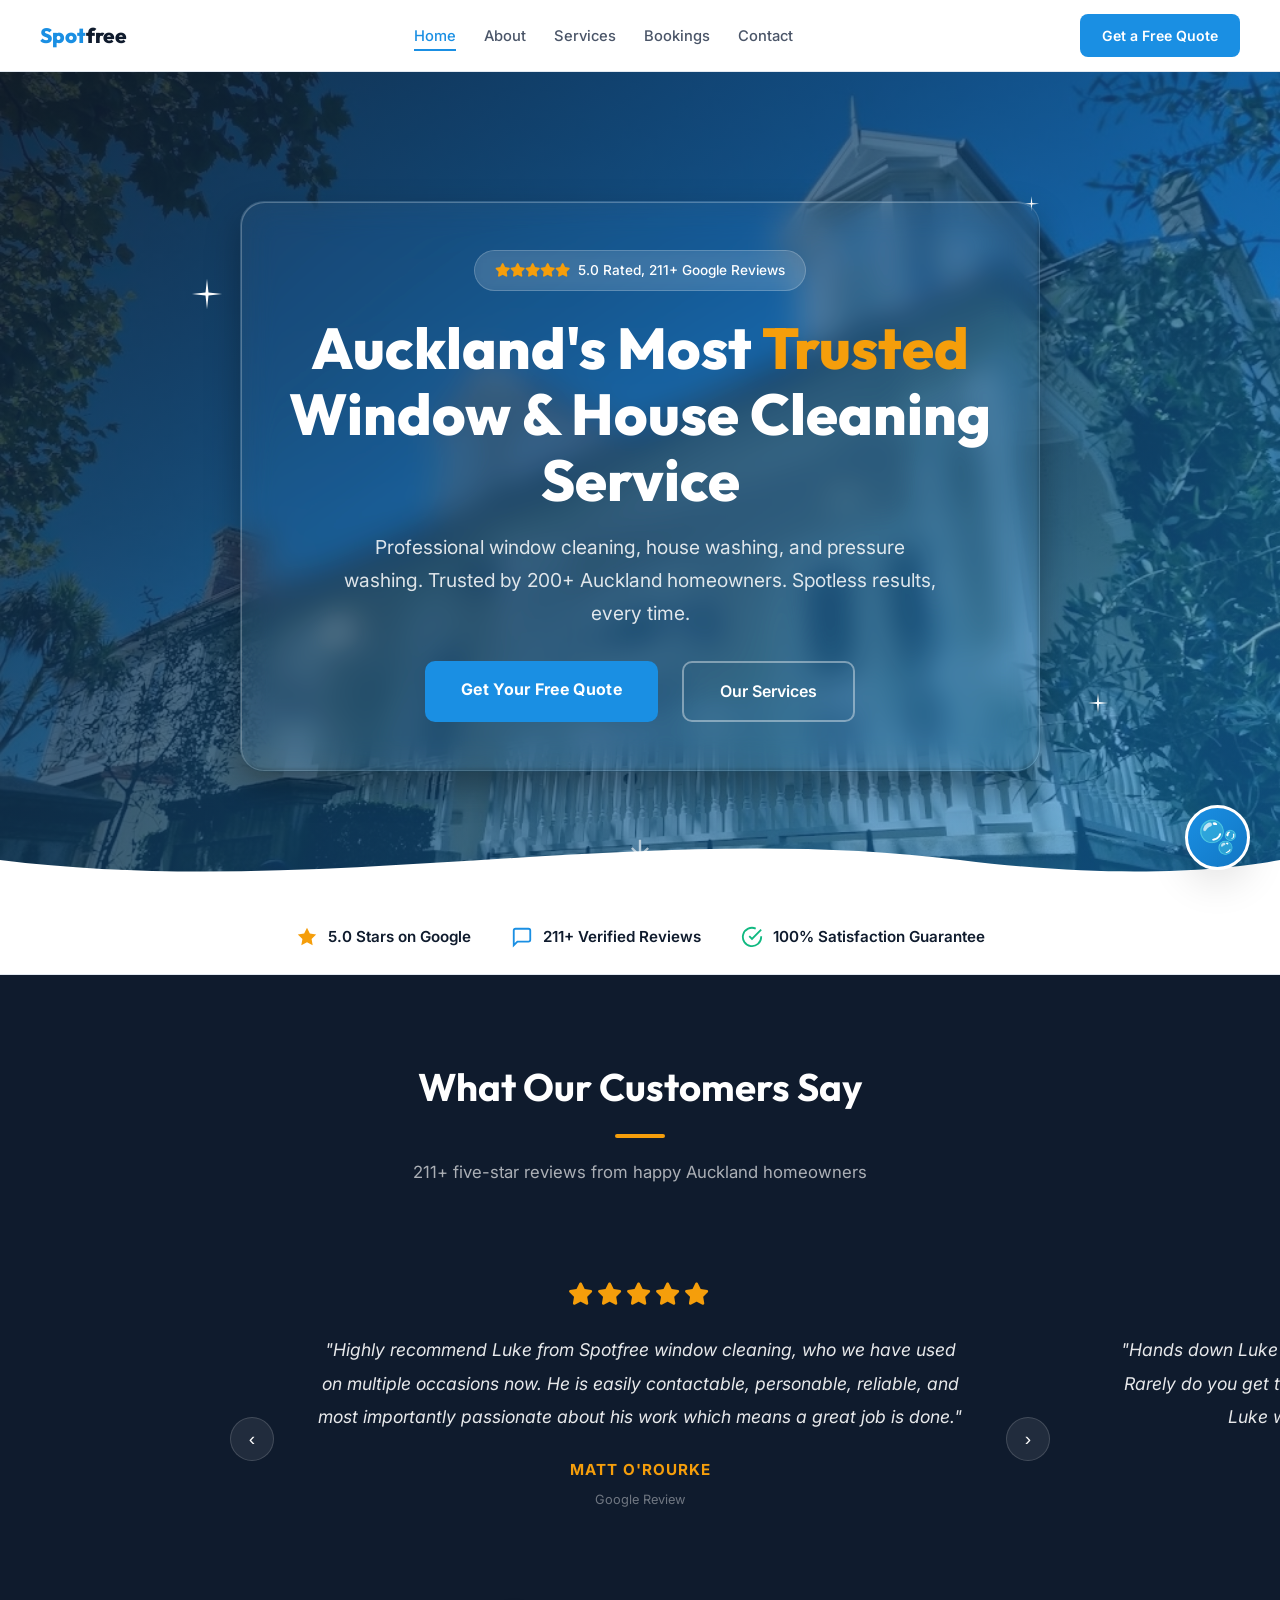
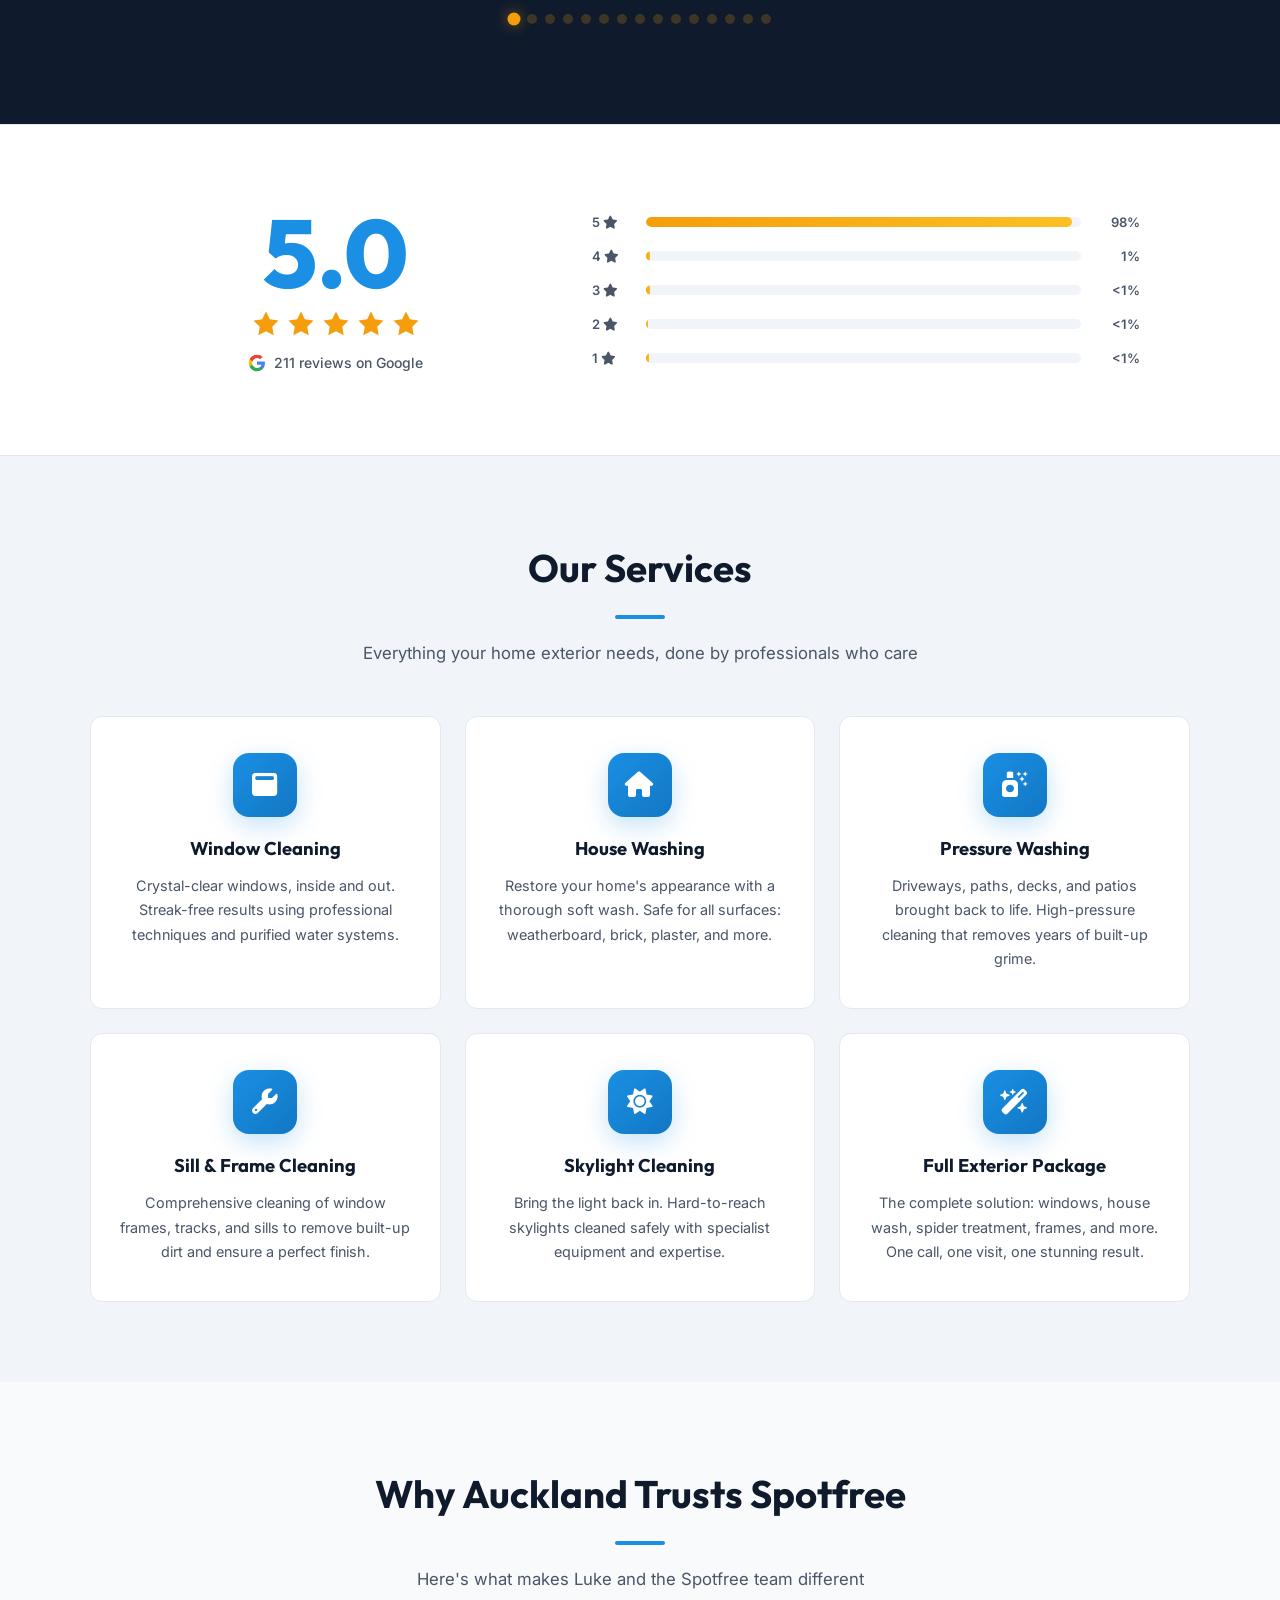
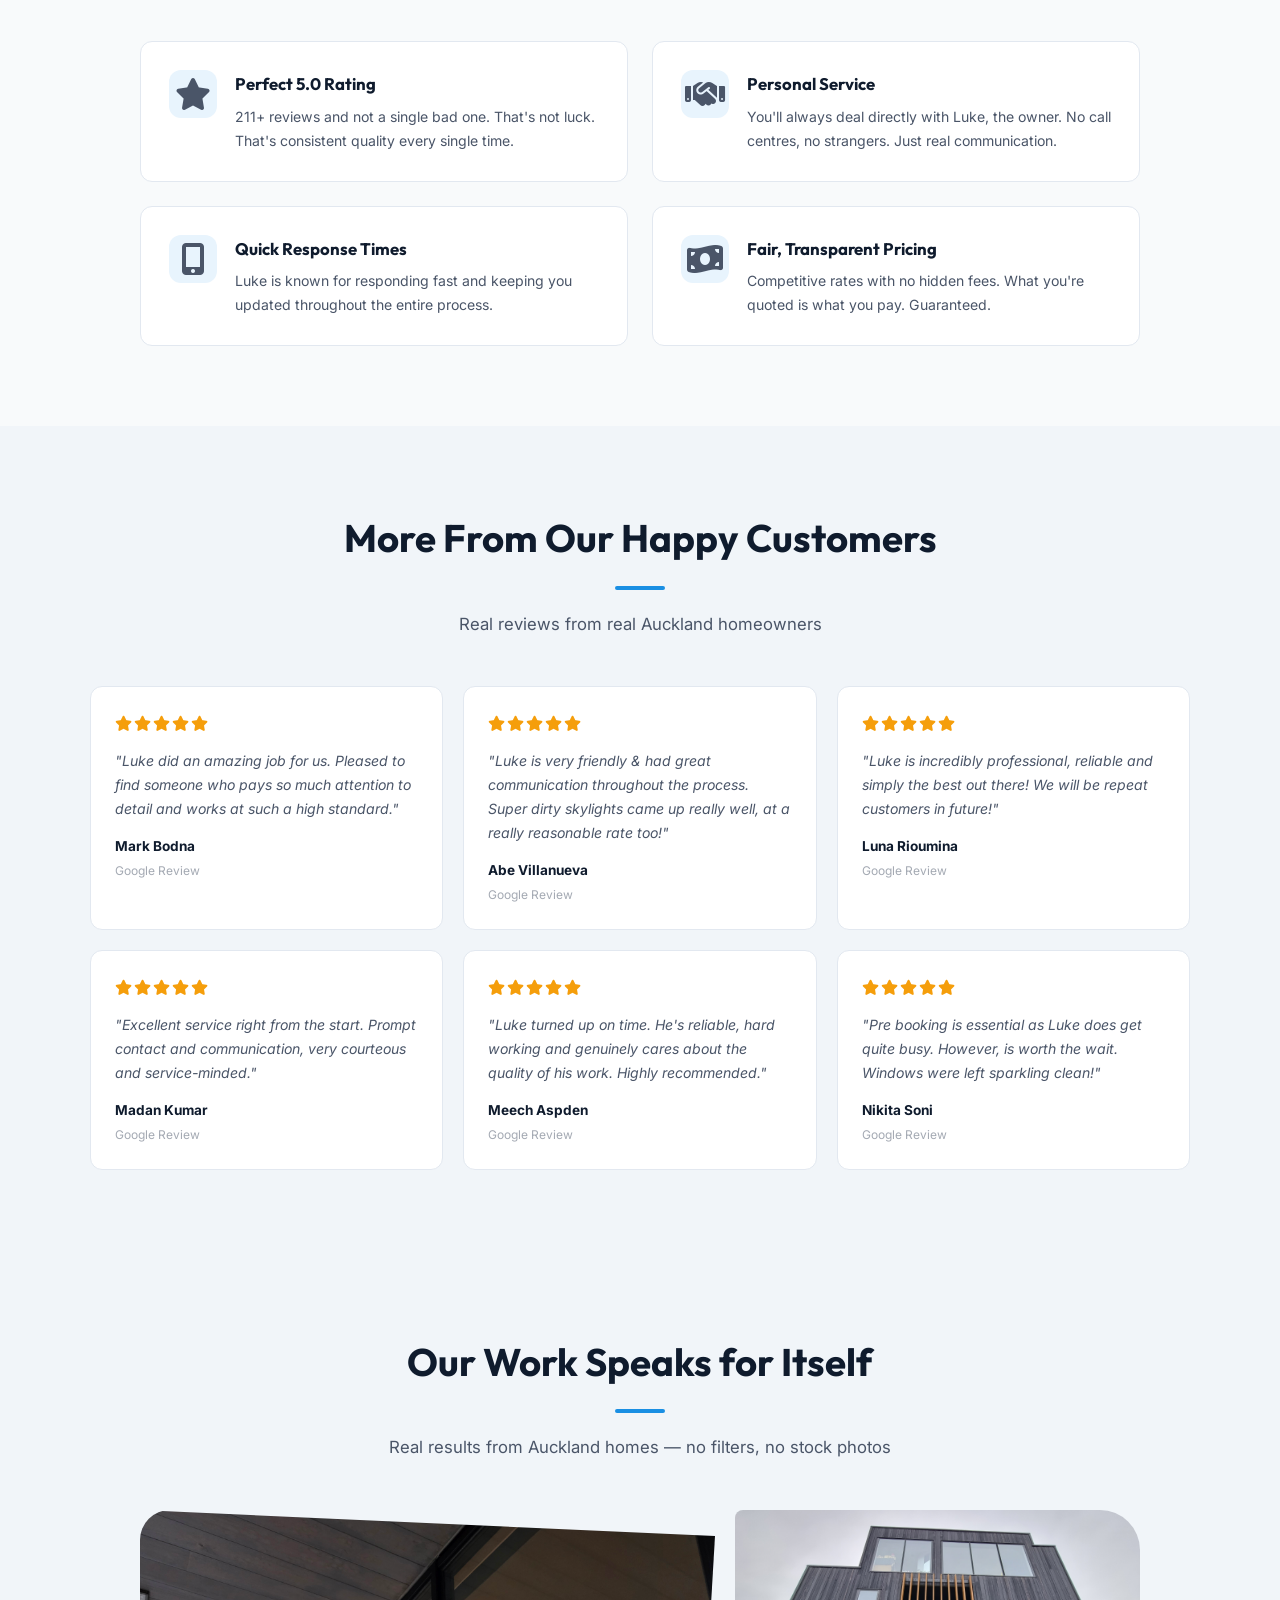
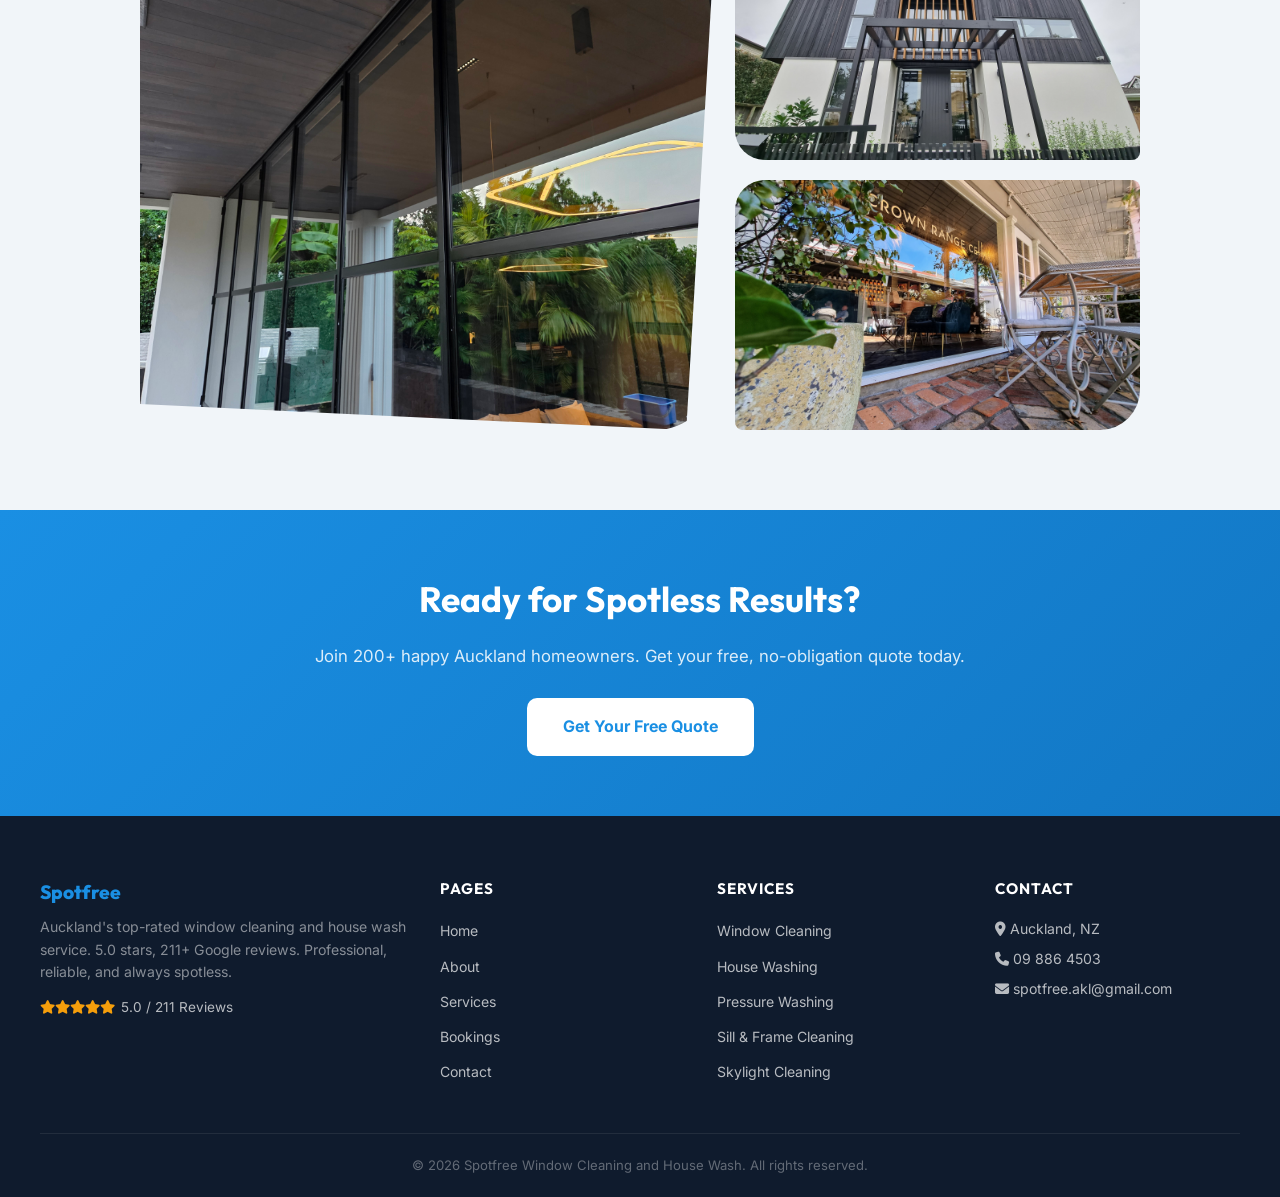
==== commit a642ea2a: "Update phone numbers to 09 886 4503 and add chatbot webhook logging" ====
--- a/index.html
+++ b/index.html
@@ -1944,7 +1944,7 @@
             <div class="footer-contact">
                 <h4 class="footer-heading">Contact</h4>
                 <p><i class="fa-solid fa-location-dot"></i> Auckland, NZ</p>
-                <p><i class="fa-solid fa-phone"></i> <a href="tel:0210393332">0210 393 332</a></p>
+                <p><i class="fa-solid fa-phone"></i> <a href="tel:098864503">09 886 4503</a></p>
                 <p><i class="fa-solid fa-envelope"></i> <a href="mailto:spotfree.akl@gmail.com">spotfree.akl@gmail.com</a></p>
             </div>
         </div>
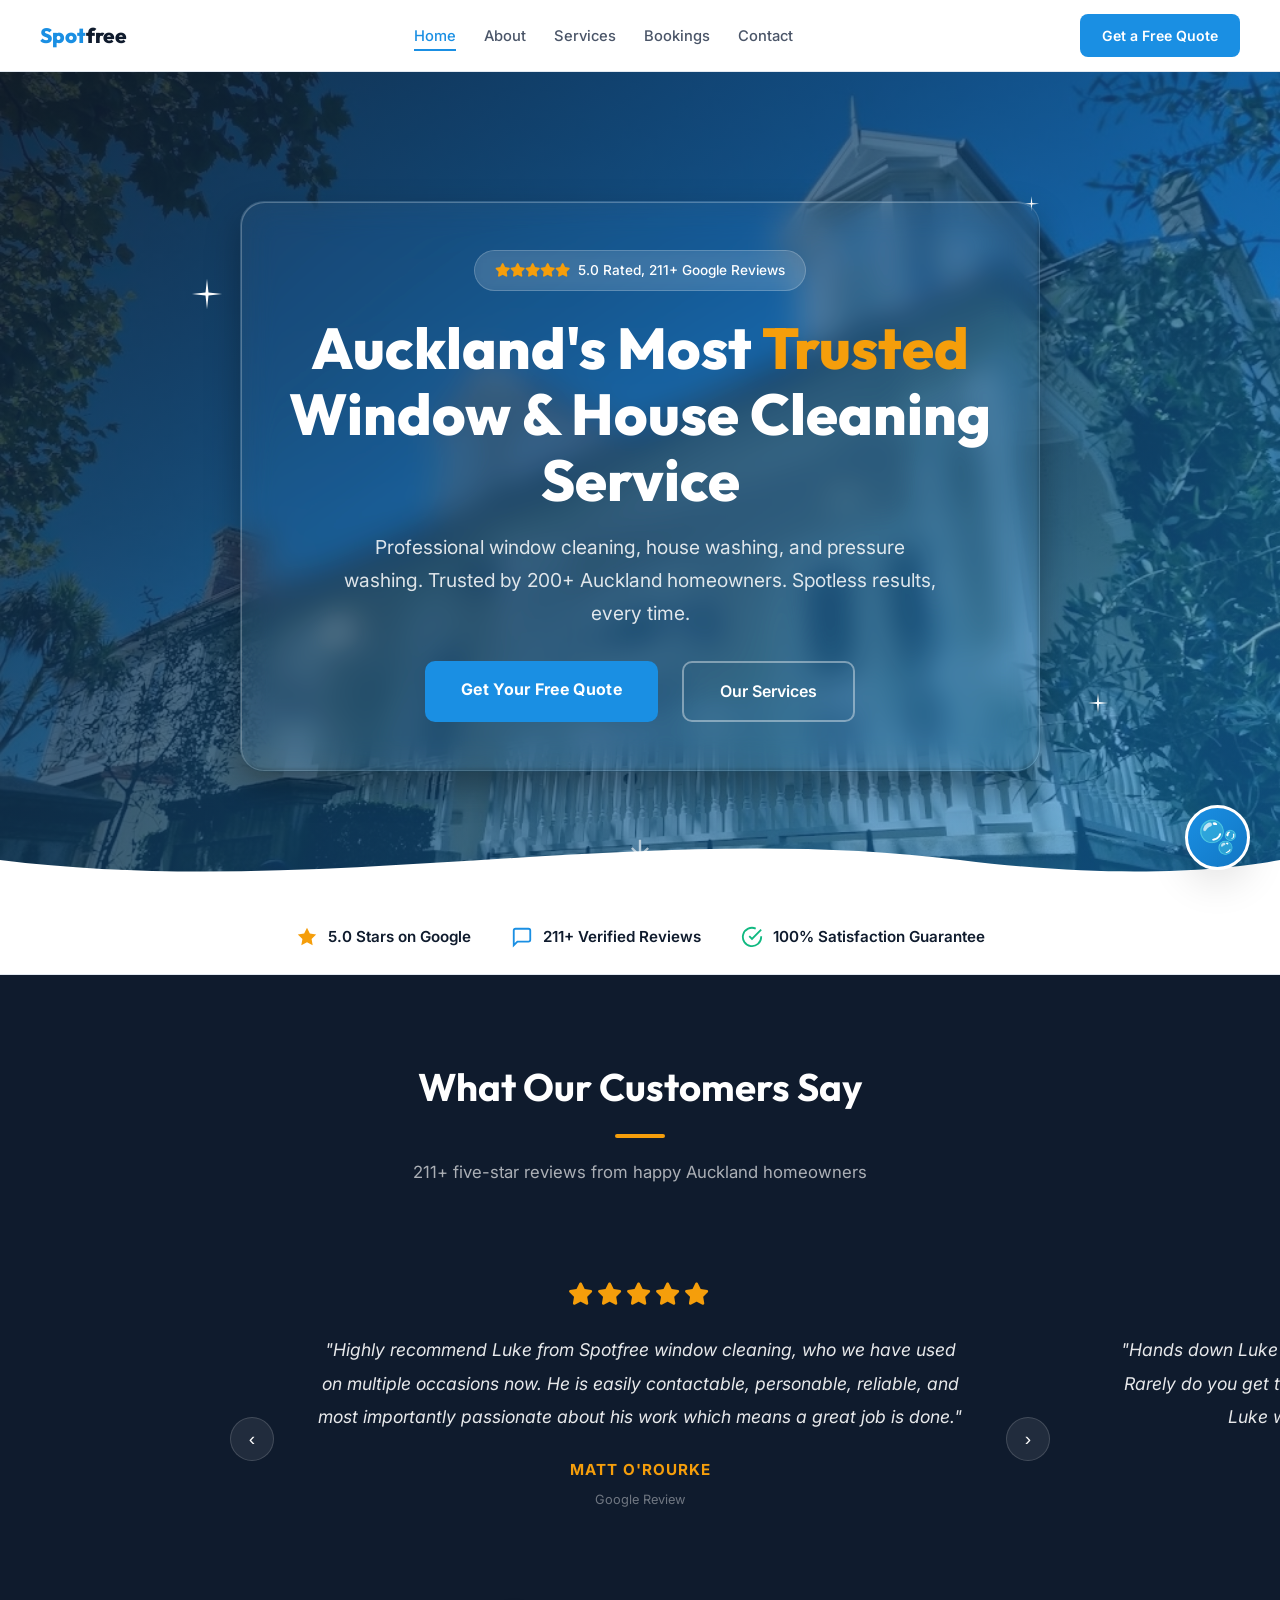
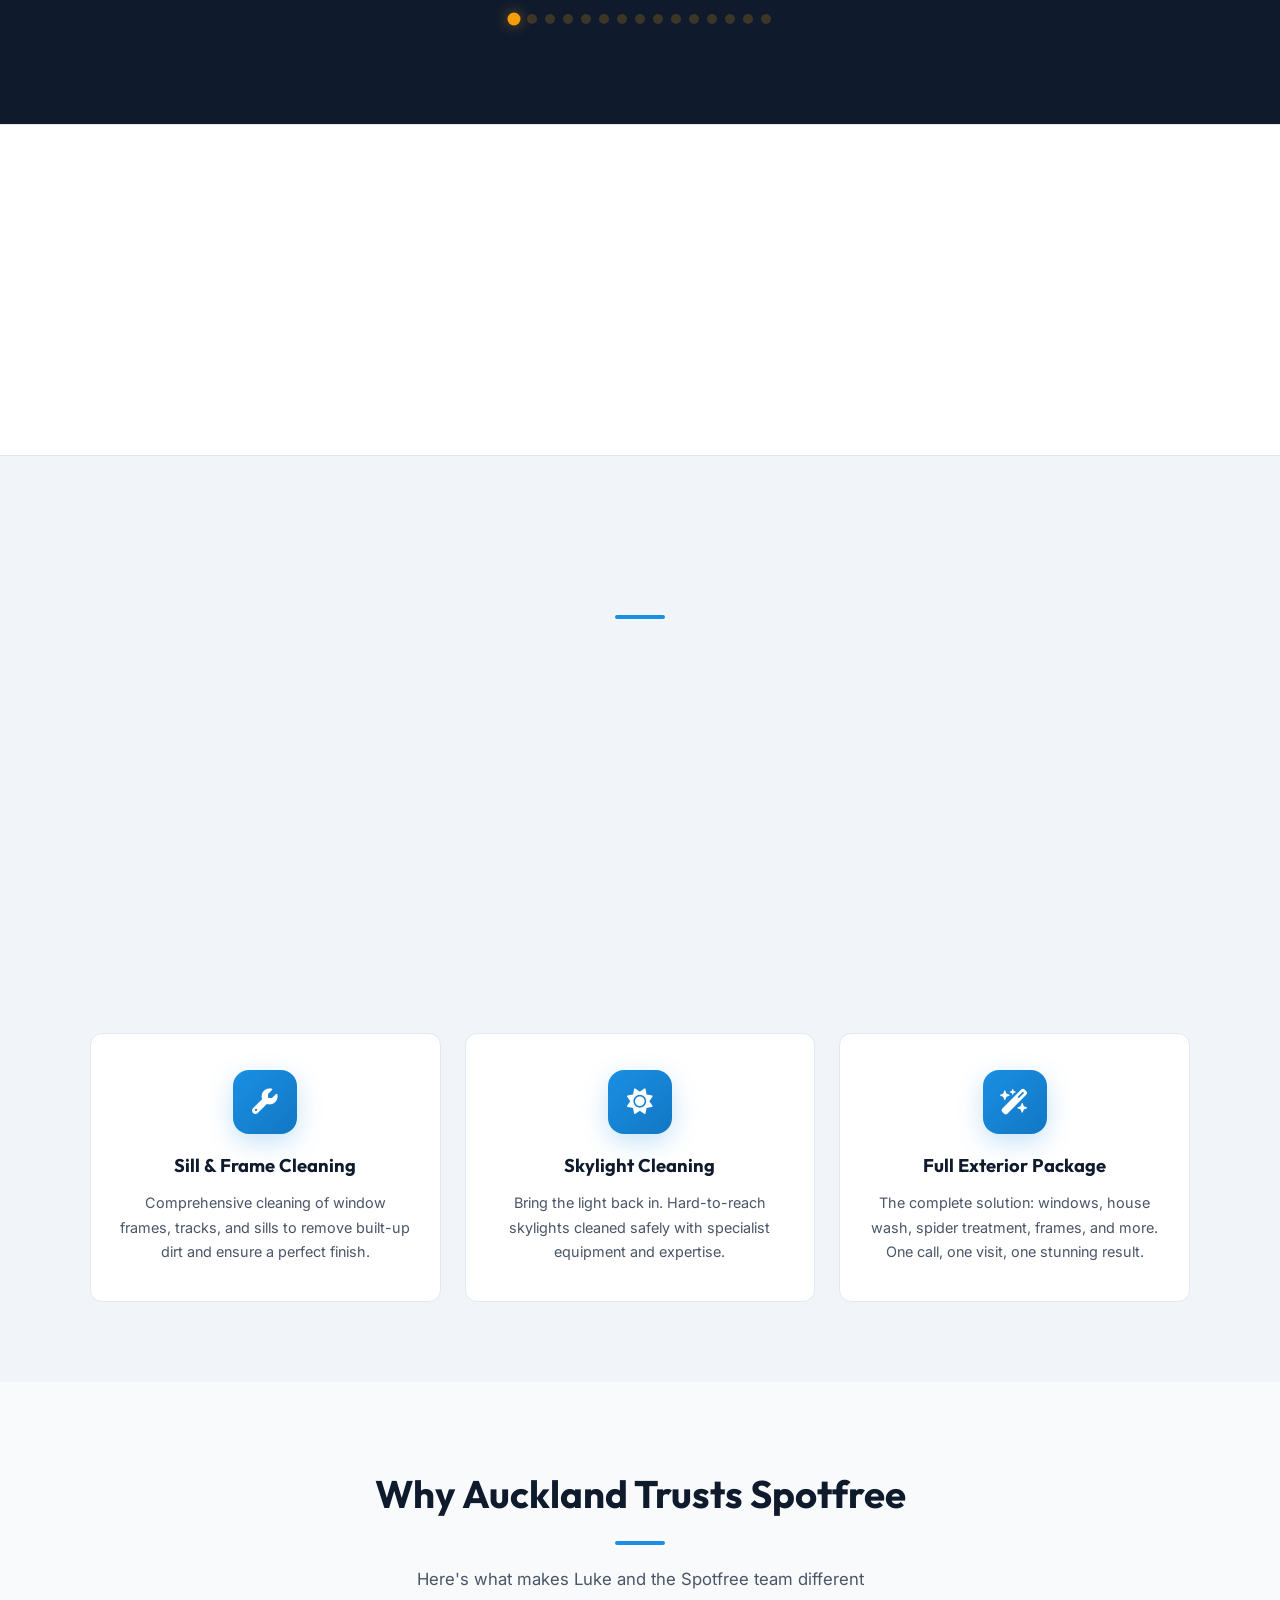
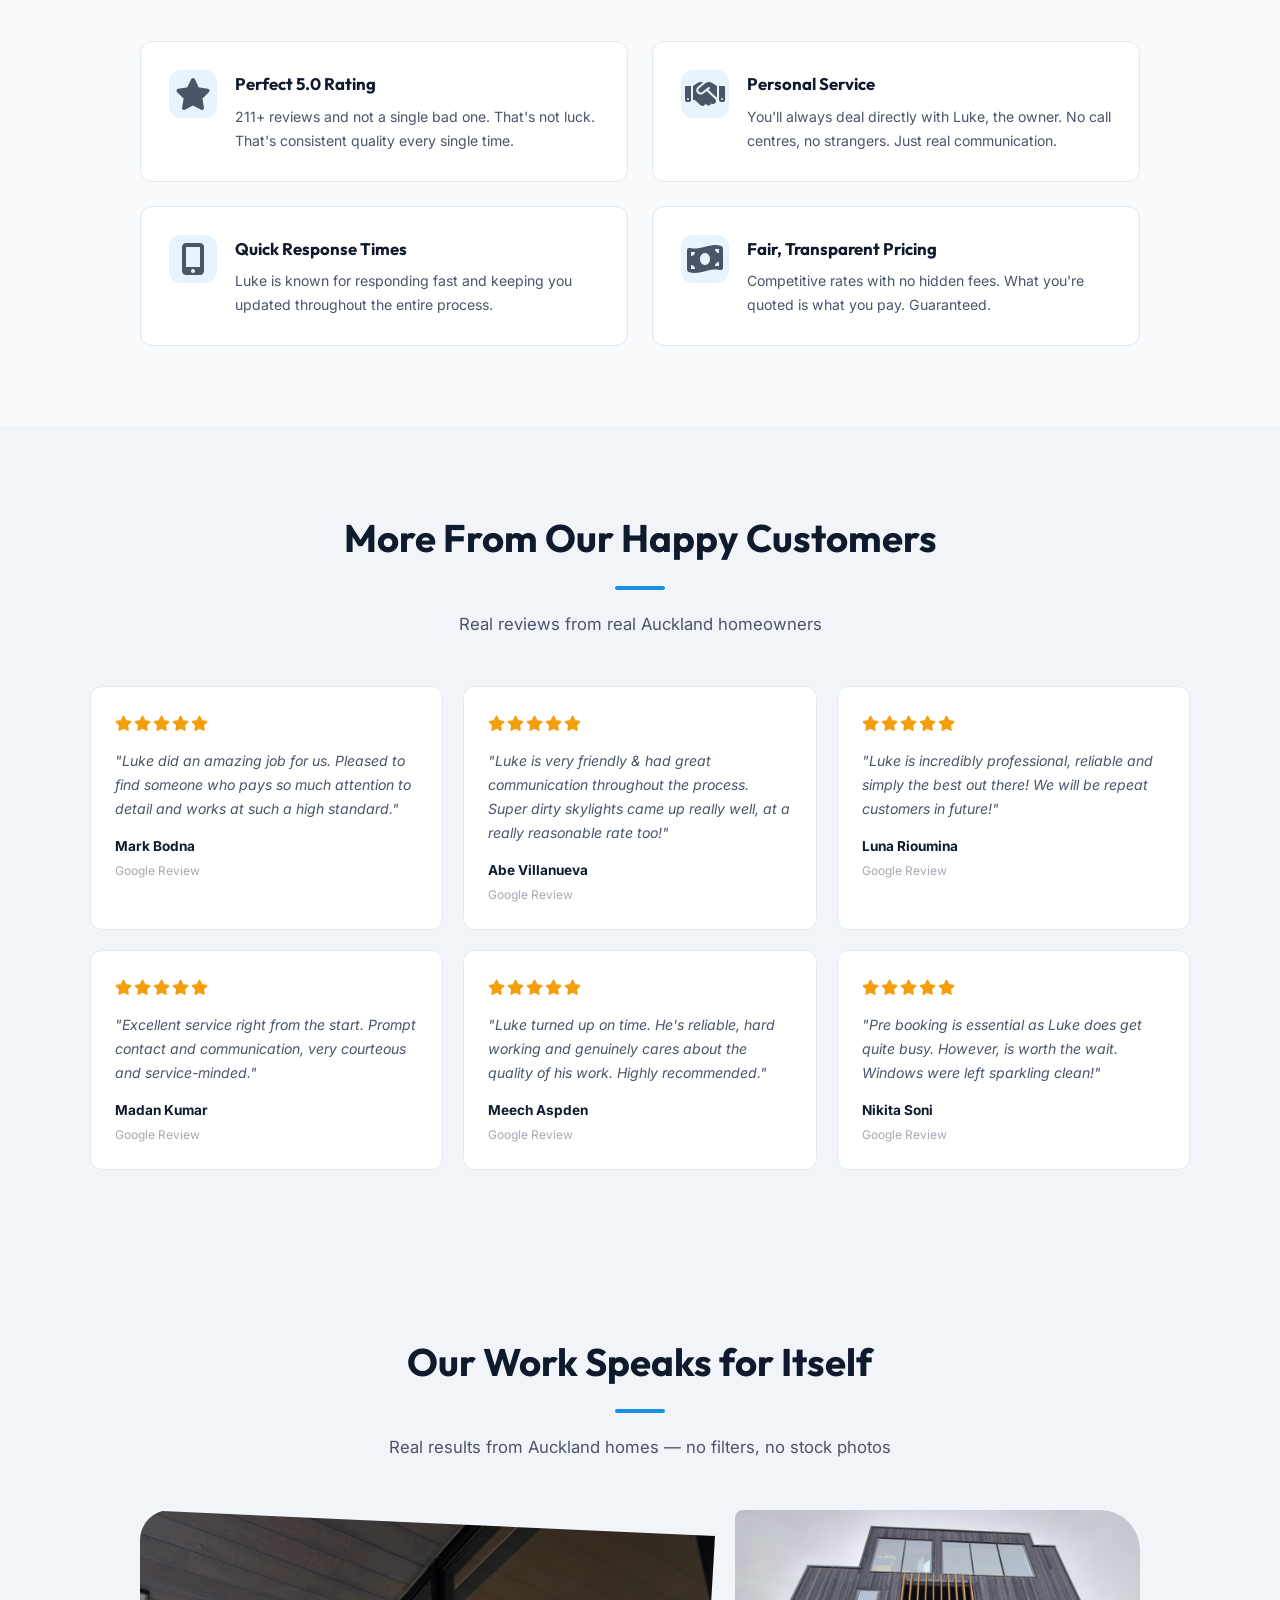
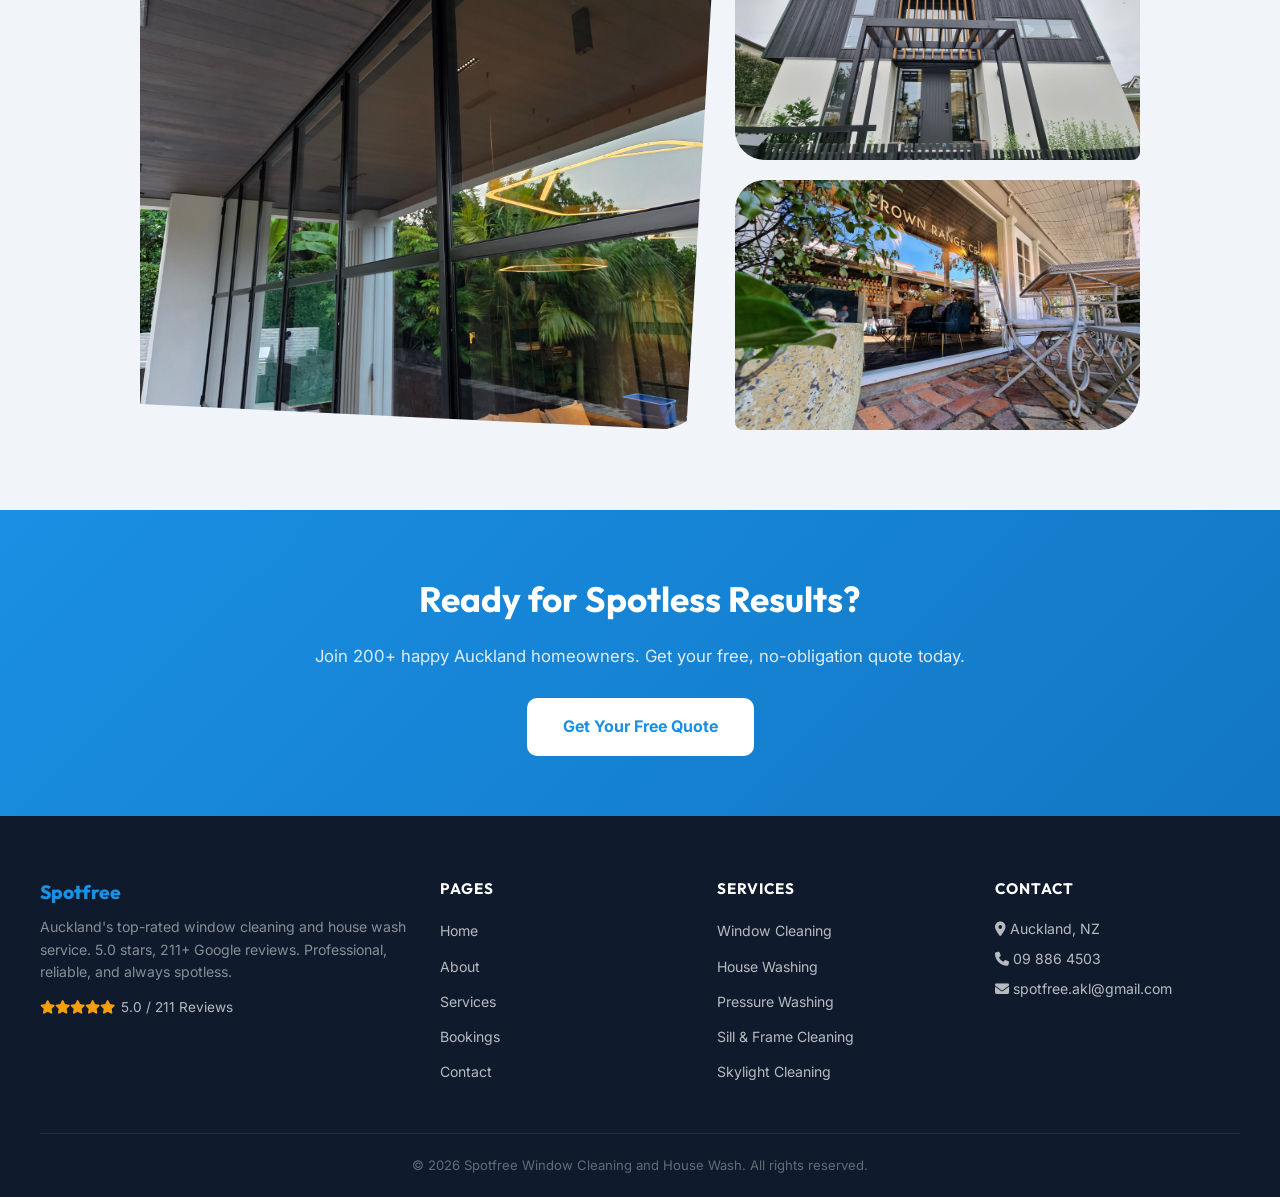
==== commit 476aa67f: "Fix inline hamburger handler using textContent instead of innerHTML" ====
--- a/index.html
+++ b/index.html
@@ -1453,7 +1453,7 @@
                 <li><a href="contact/">Contact</a></li>
             </ul>
         </nav>
-        <a href="contact/" class="header-cta">Get a Free Quote</a>
+        <a href="#" class="header-cta" onclick="event.preventDefault(); openChatWithQuote();">Get a Free Quote</a>
         <button class="hamburger" id="hamburger" aria-label="Open menu"><i class="fa-solid fa-bars"></i></button>
     </header>
 
@@ -1463,7 +1463,7 @@
         <a href="services/">Services</a>
         <a href="bookings/">Bookings</a>
         <a href="contact/">Contact</a>
-        <a href="contact/" class="mobile-cta">Get a Free Quote</a>
+        <a href="#" class="mobile-cta" onclick="event.preventDefault(); openChatWithQuote();">Get a Free Quote</a>
     </nav>
 
     <!-- ═══════════════ HERO ═══════════════ -->
@@ -1487,7 +1487,7 @@
             <p>Professional window cleaning, house washing, and pressure washing. Trusted by 200+ Auckland homeowners.
                 Spotless results, every time.</p>
             <div class="hero-buttons">
-                <a href="contact/" class="btn-primary">Get Your Free Quote</a>
+                <a href="#" class="btn-primary" id="hero-quote-btn" onclick="event.preventDefault(); openChatWithQuote();">Get Your Free Quote</a>
                 <a href="services/" class="btn-outline">Our Services</a>
             </div>
             </div>
@@ -1960,7 +1960,7 @@
         const mobileNav = document.getElementById('mobile-nav');
         hamburger.addEventListener('click', () => {
             mobileNav.classList.toggle('open');
-            hamburger.textContent = mobileNav.classList.contains('open') ? '<i class="fa-solid fa-xmark"></i>' : '<i class="fa-solid fa-bars"></i>';
+            hamburger.innerHTML = mobileNav.classList.contains('open') ? '<i class="fa-solid fa-xmark"></i>' : '<i class="fa-solid fa-bars"></i>';
         });
 
         // Review carousel
@@ -2113,6 +2113,16 @@
                 document.body.style.overflow = '';
             });
         });
+
+        // Open chat and trigger the quote form inside the iframe
+        function openChatWithQuote() {
+            const modal = document.querySelector('.chat-modal-overlay');
+            const iframe = modal.querySelector('.chat-modal-iframe');
+            // Set the src with a hash to trigger the quote form
+            iframe.src = 'soap-chat.html#auto_quote';
+            modal.classList.add('active');
+            document.body.style.overflow = 'hidden';
+        }
     </script>
 </body>
 
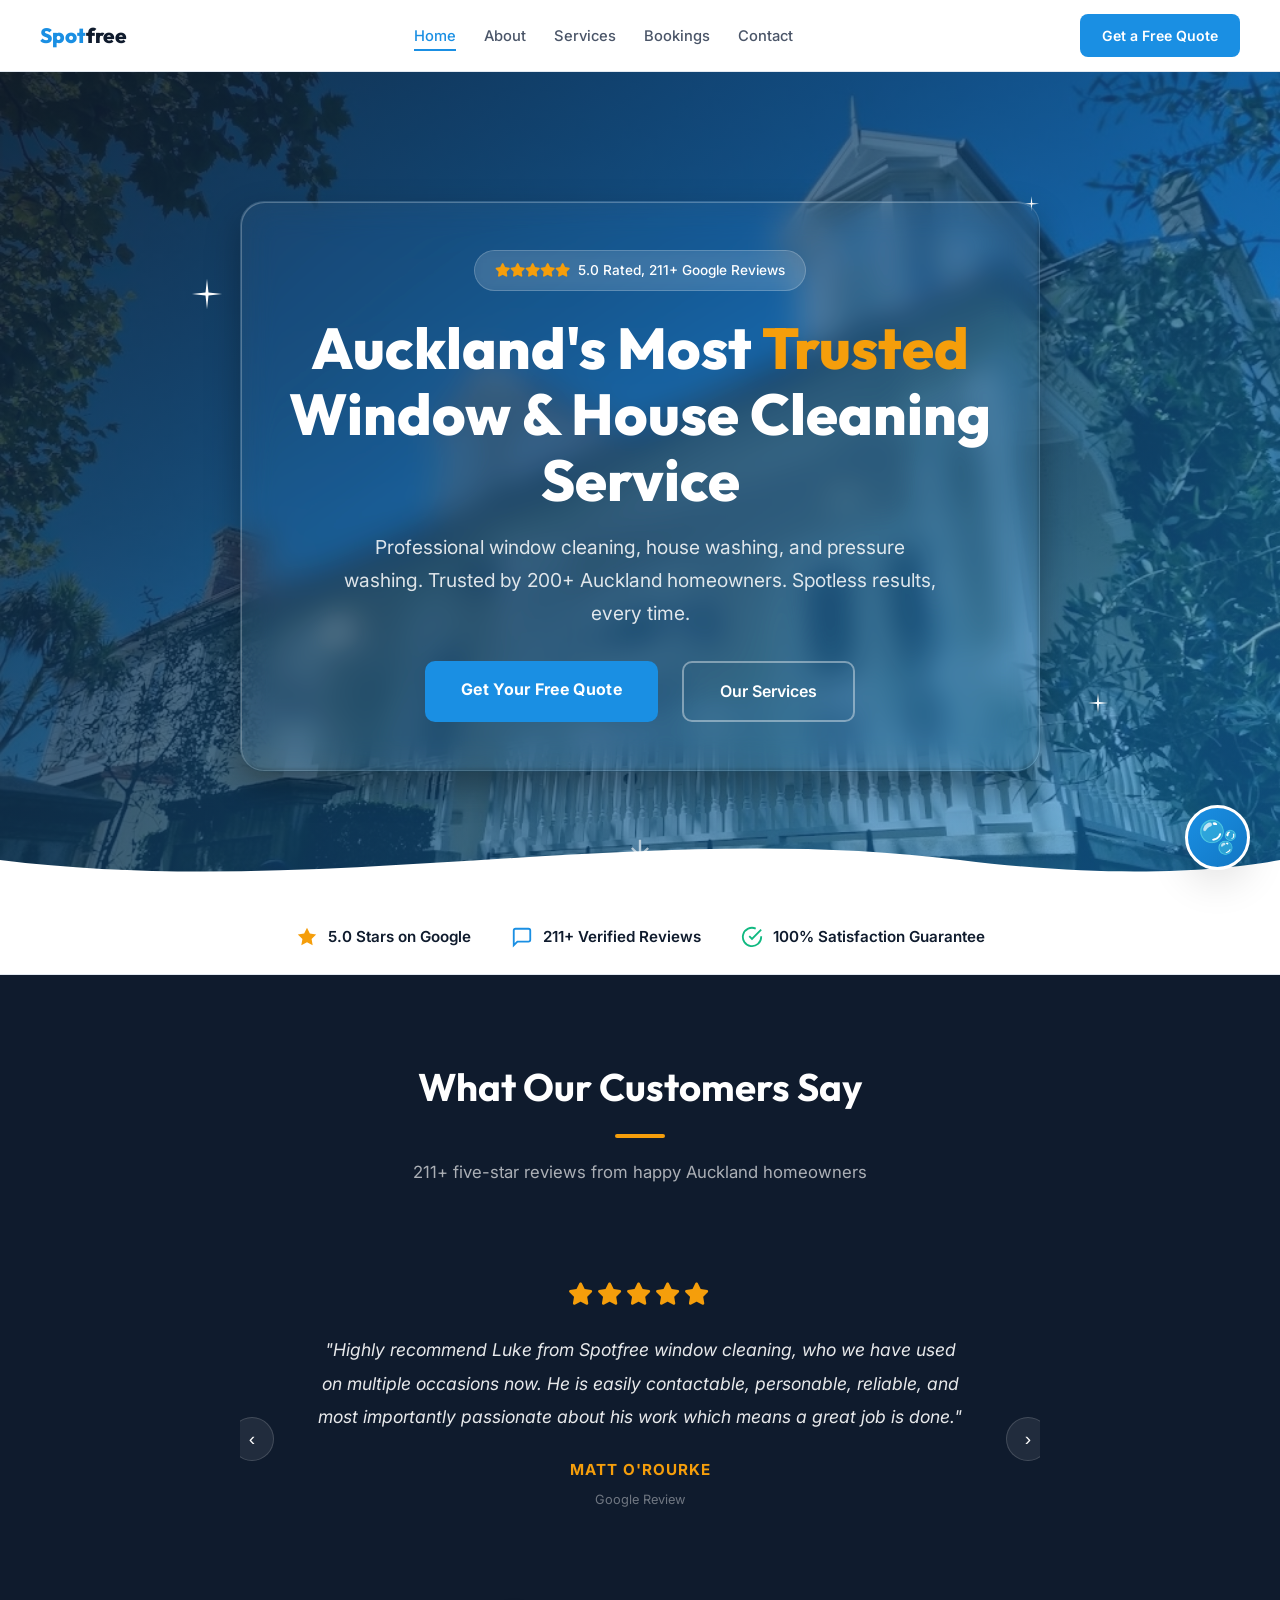
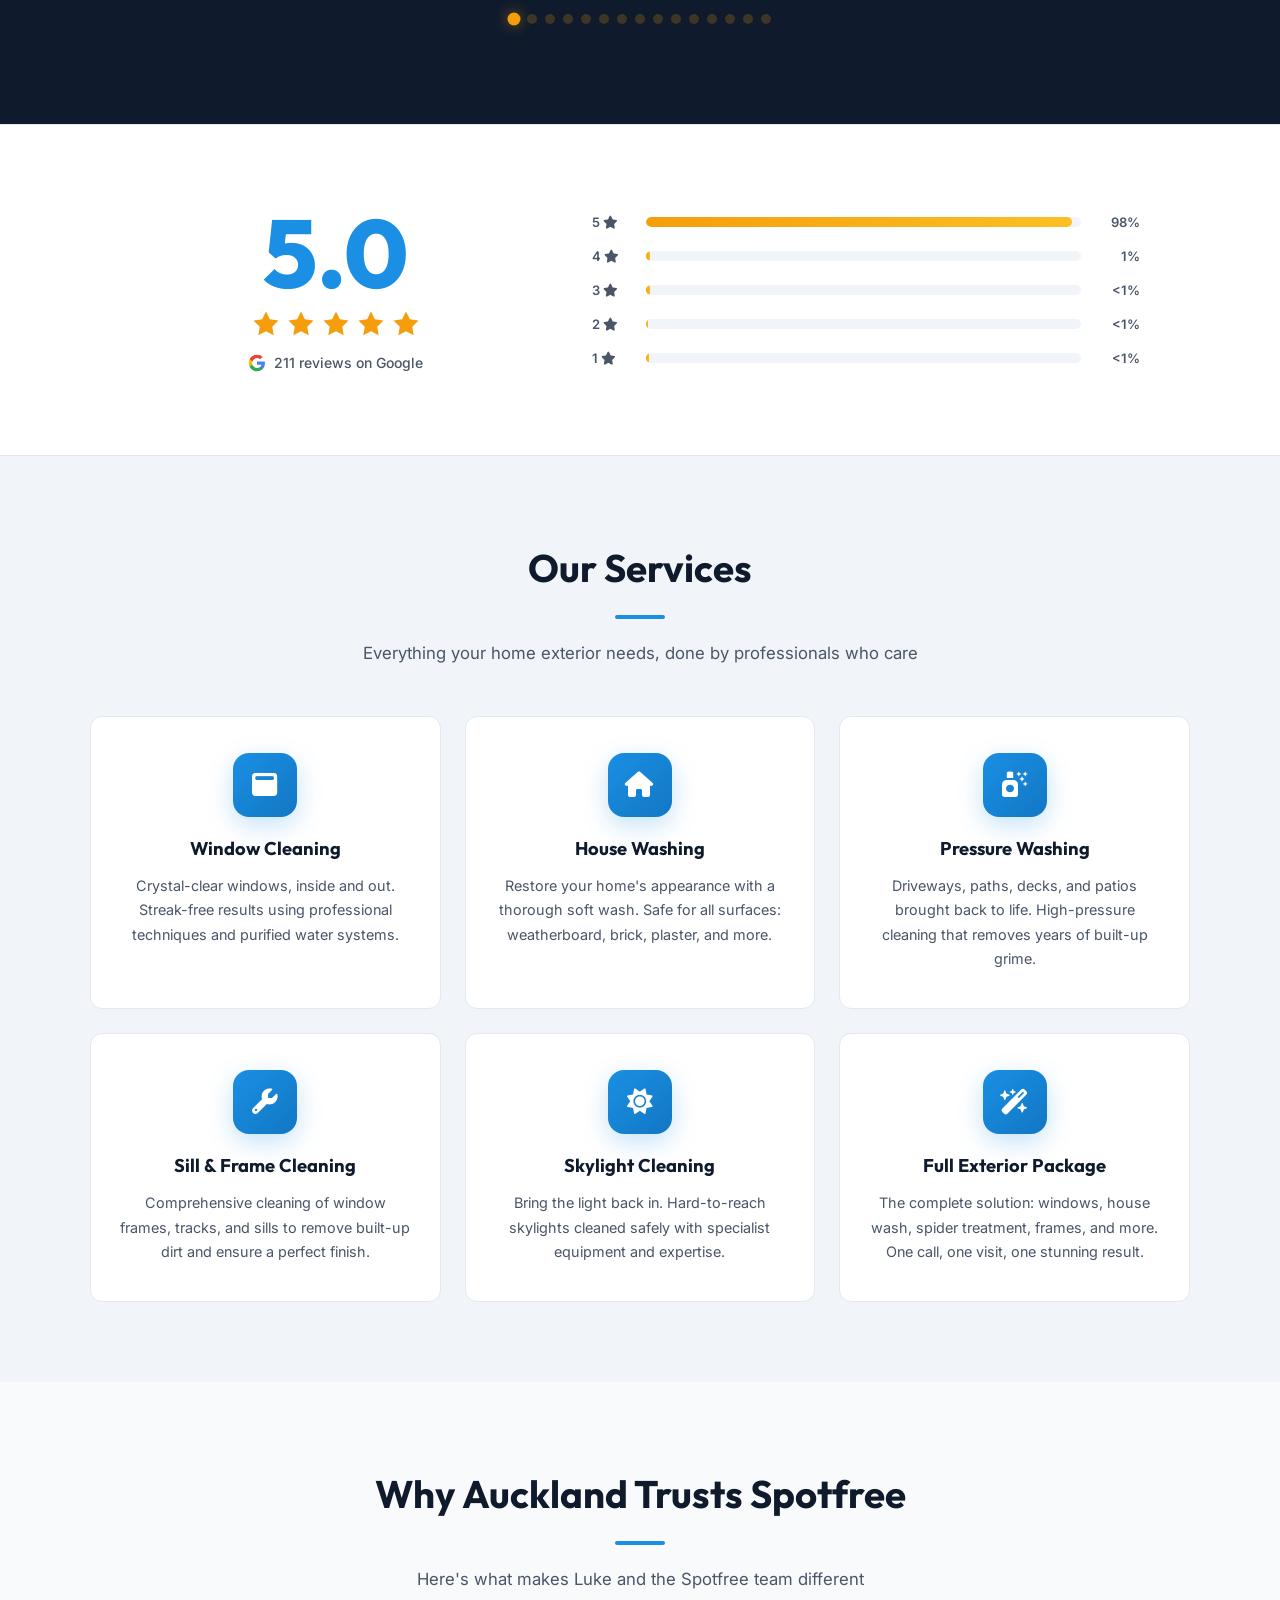
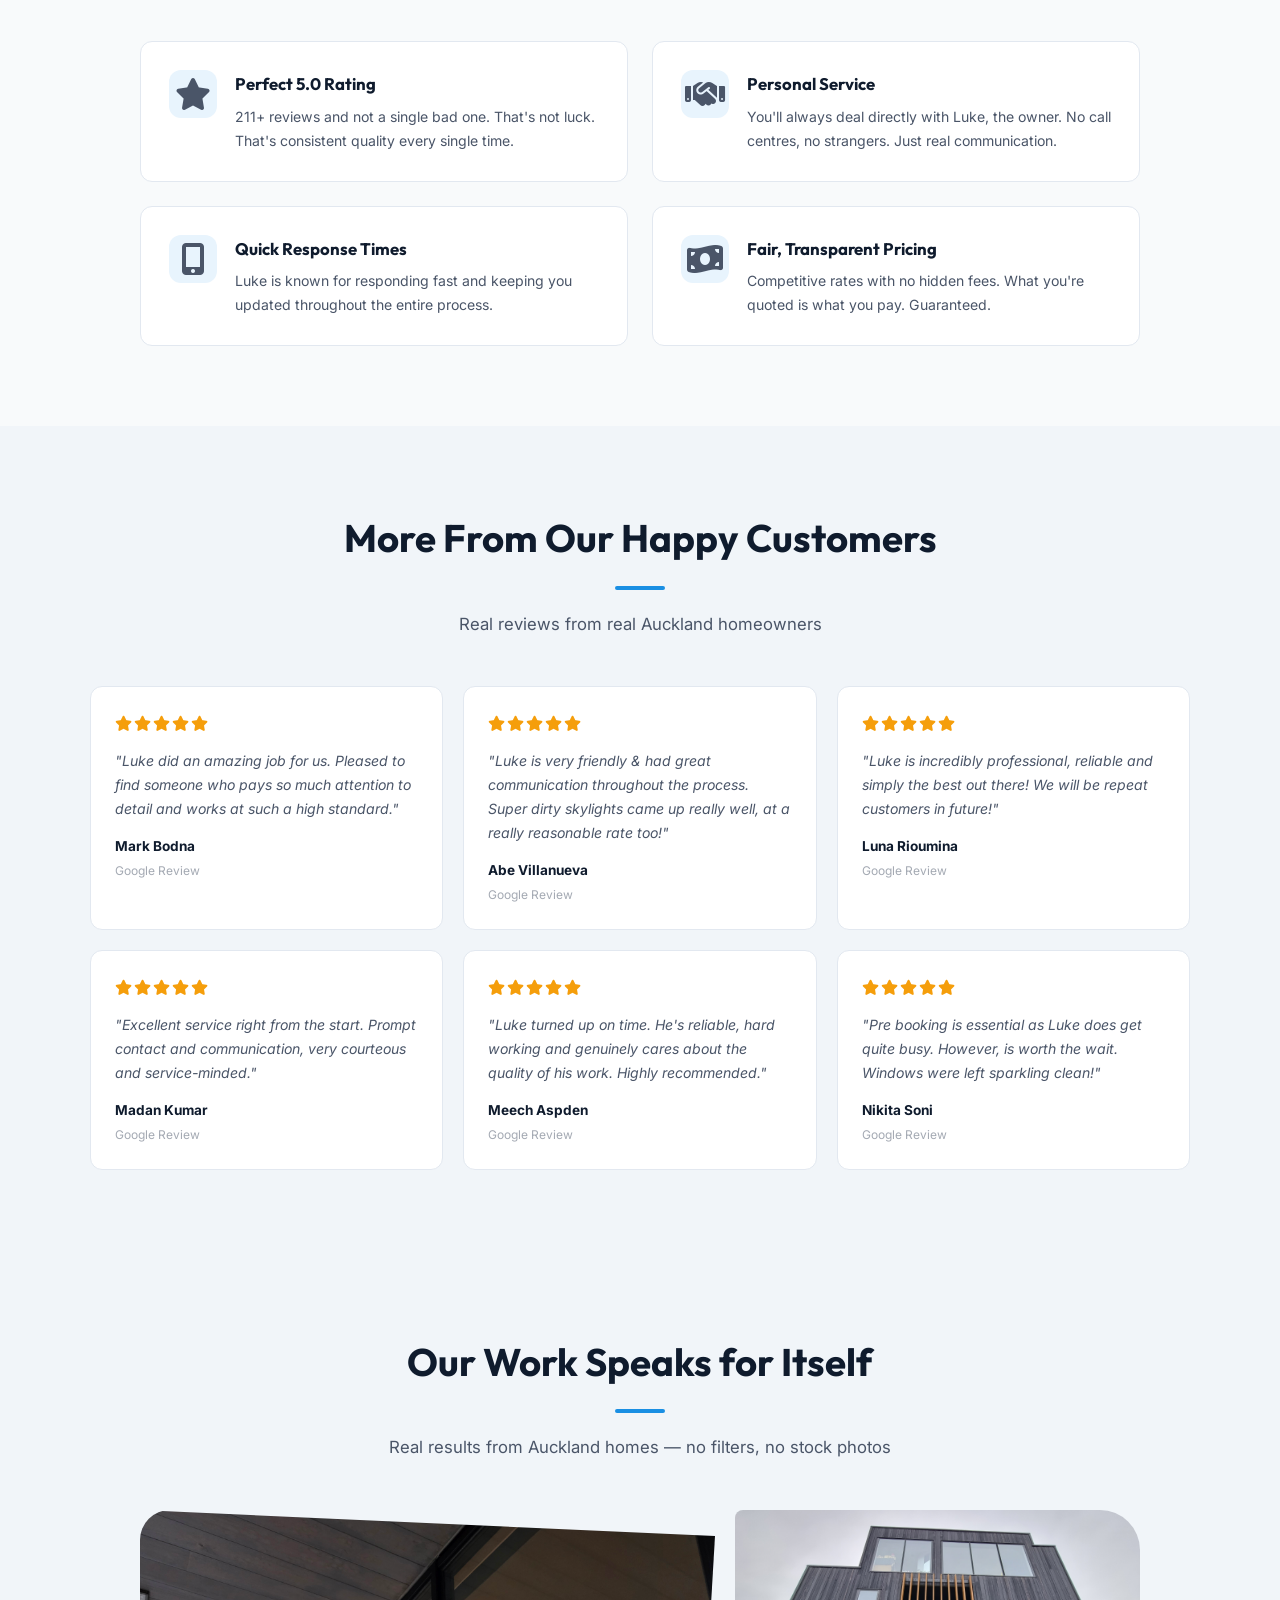
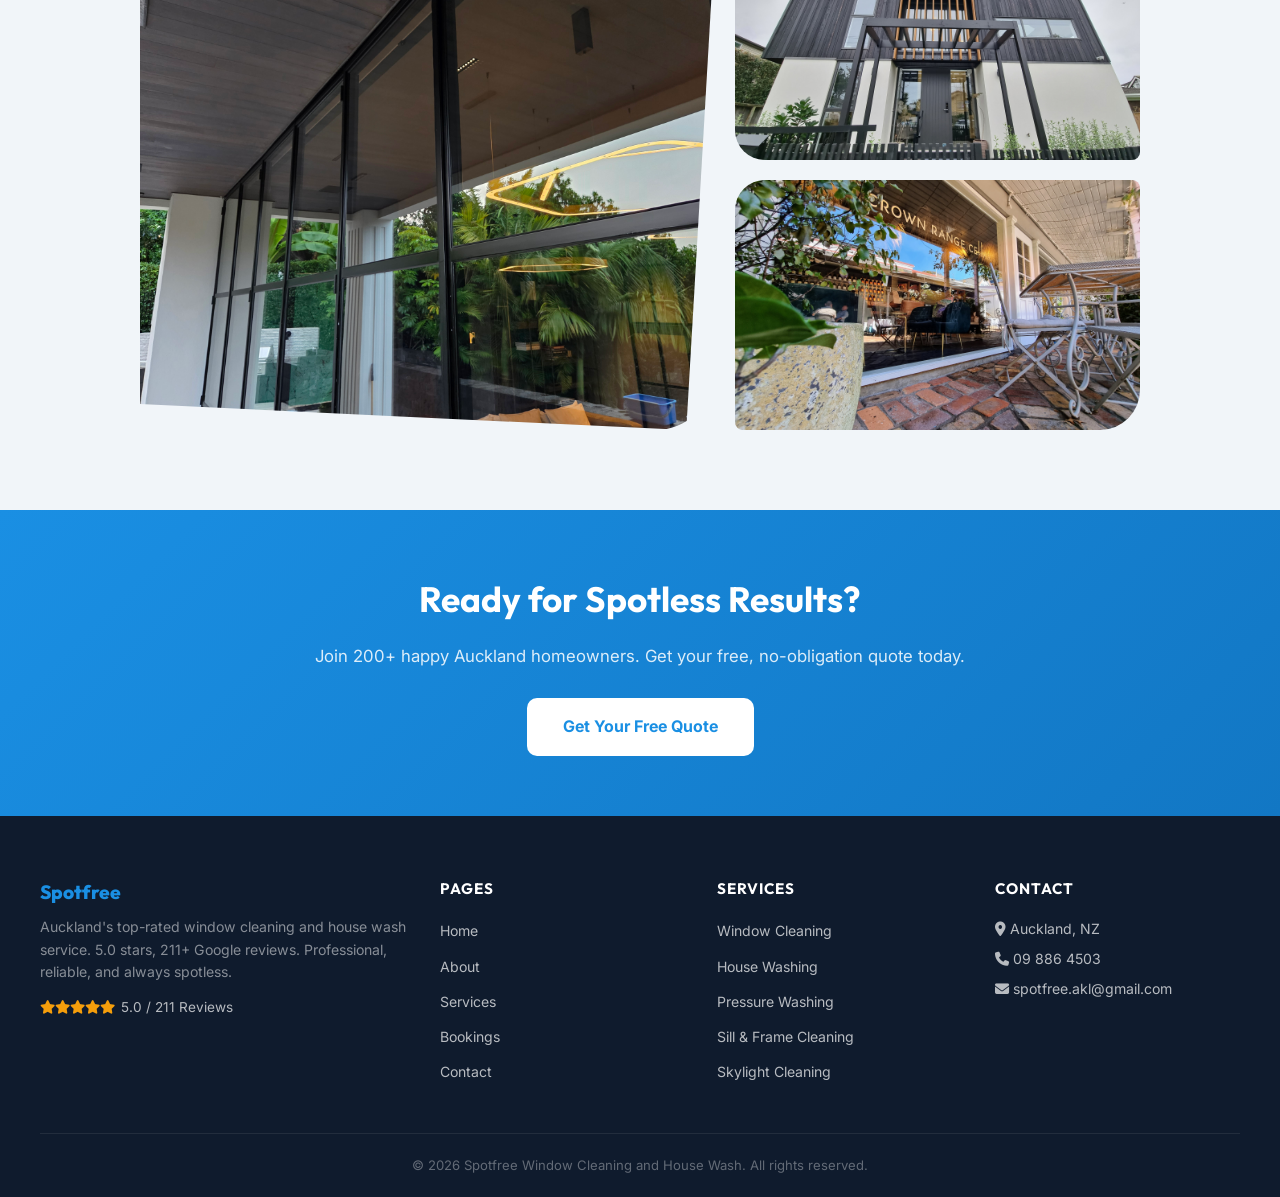
==== commit 8e52fccb: "Fix homepage mobile overflow: clip review carousel and add overflow-x hidden" ====
--- a/index.html
+++ b/index.html
@@ -46,6 +46,7 @@
 
         html {
             scroll-behavior: smooth;
+            overflow-x: hidden;
         }
 
         body {
@@ -53,6 +54,7 @@
             color: var(--color-text);
             font-family: var(--font-body);
             line-height: 1.7;
+            overflow-x: hidden;
         }
 
         a {
@@ -520,6 +522,7 @@
             max-width: 800px;
             margin: 0 auto;
             position: relative;
+            overflow: hidden;
         }
 
         .review-carousel {
